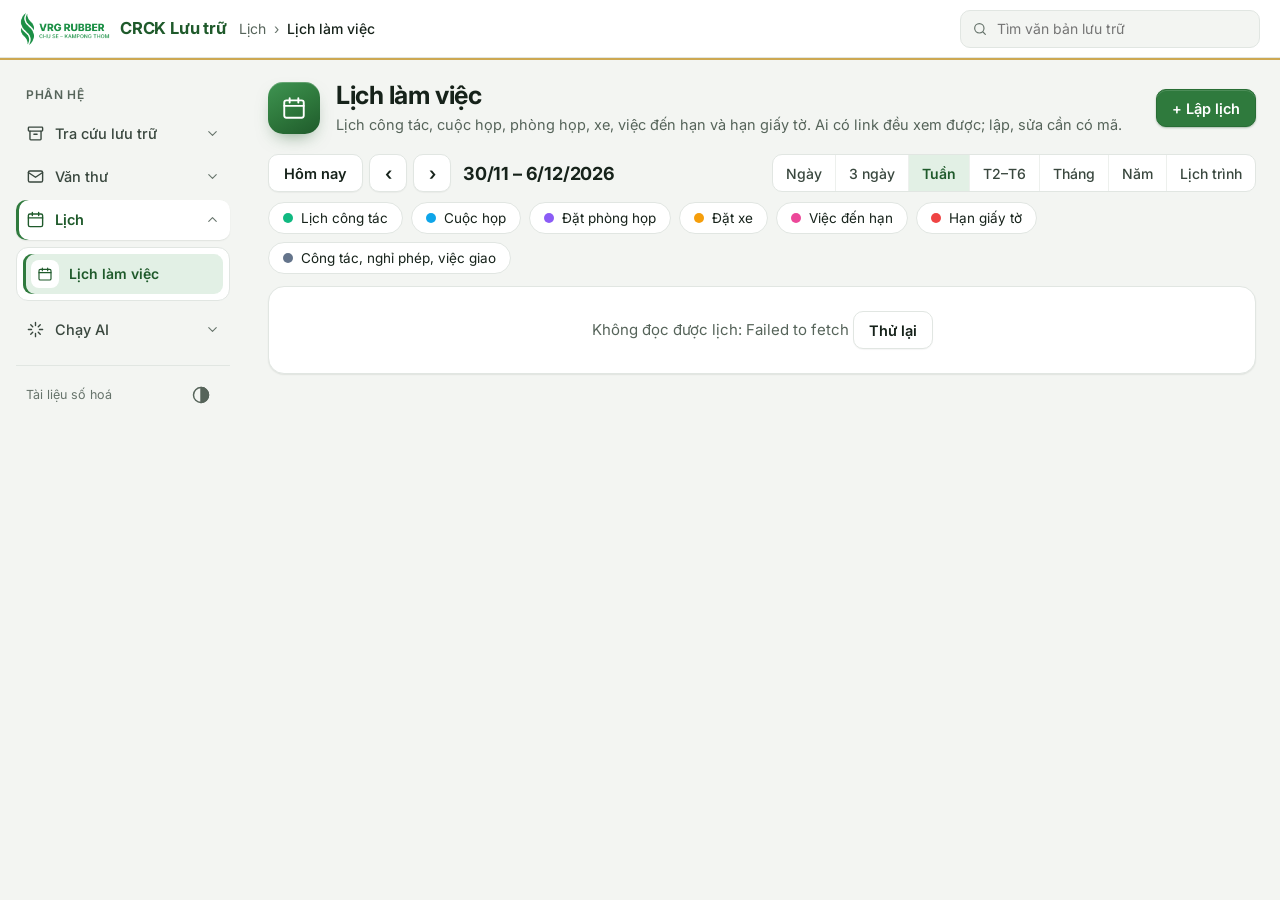
==== lich.html @ 7fc063ee "Văn thư còn 2 màn Công văn và Sổ, mỗi màn có tab Tổng quan, Quy trình rồi đến các chức năng Sửa than" ====
<!DOCTYPE html>
<html lang="vi">
<head>
<meta charset="utf-8">
<meta name="viewport" content="width=device-width, initial-scale=1">
<meta name="theme-color" content="#ffffff">
<meta name="description" content="Lịch làm việc: lịch công tác, cuộc họp, phòng họp, xe, việc đến hạn, hạn giấy tờ.">
<title>Lịch làm việc</title>
<link rel="icon" href="data:image/svg+xml,%3Csvg xmlns='http://www.w3.org/2000/svg' viewBox='0 0 64 64'%3E%3Crect width='64' height='64' rx='14' fill='%232f7a3d'/%3E%3Cpath d='M16 26h32M24 14v8M40 14v8' stroke='%23fff' stroke-width='4' stroke-linecap='round'/%3E%3Crect x='16' y='18' width='32' height='30' rx='3' fill='none' stroke='%23fff' stroke-width='4'/%3E%3C/svg%3E">
<link rel="preconnect" href="https://fonts.googleapis.com">
<link rel="preconnect" href="https://fonts.gstatic.com" crossorigin>
<link href="https://fonts.googleapis.com/css2?family=Inter:wght@400;500;600;700&family=Noto+Sans+Khmer:wght@400;600&display=swap" rel="stylesheet">
<script>(function () { var t = 'light'; try { t = localStorage.getItem('tclt_theme') || 'light'; } catch (e) {} document.documentElement.setAttribute('data-theme', t); })();</script>
<link rel="stylesheet" href="crck.css?v=3">
<style>
*{box-sizing:border-box}
html,body{margin:0;padding:0}
button,input,select,textarea{font:inherit;color:inherit}
h1,h2,h3,h4,p{margin:0}
.lc-thanh{display:flex;flex-wrap:wrap;align-items:center;gap:8px 10px;margin-bottom:10px}
.lc-chuyen{display:flex;align-items:center;gap:6px;min-width:0}
.lc-chuyen h2{margin-left:6px;font-size:18px;font-weight:700;letter-spacing:-.01em;white-space:nowrap}
.ck-btn.vuong{width:38px;padding:0;font-size:18px}
.lc-xem{display:flex;margin-left:auto;background:var(--mau-card);border:1px solid var(--mau-line);border-radius:10px;overflow:hidden}
.lc-xem button{min-height:36px;padding:0 13px;border:0;border-left:1px solid var(--vach);background:none;color:var(--ink-phu);font-size:14px;font-weight:500;cursor:pointer;white-space:nowrap}
.lc-xem button:first-child{border-left:0}
.lc-xem button:hover{background:var(--soft)}
.lc-xem button.chon{background:var(--brand-100);color:var(--brand-700);font-weight:600}
.lc-loai{display:flex;flex-wrap:wrap;gap:8px;margin-bottom:12px}
.lc-kind{display:inline-flex;align-items:center;gap:8px;min-height:32px;padding:0 14px;border:1px solid var(--mau-line);border-radius:18px;background:var(--mau-card);font-size:13.5px;color:inherit;cursor:pointer}
.lc-kind i{width:10px;height:10px;border-radius:50%}
.lc-kind b{font-size:11.5px;font-weight:700;color:var(--muted)}
.lc-kind.off{opacity:.45}
.lc-the{background:var(--mau-card);border:1px solid var(--mau-line);border-radius:var(--r-lg);box-shadow:var(--sh-1);overflow:hidden}
.lc-baoloi{padding:24px;text-align:center;color:var(--muted)}
/* lưới giờ */
.lc-dau,.lc-cangay,.lc-than{display:grid;grid-template-columns:58px repeat(var(--n),minmax(0,1fr))}
.lc-dau{position:sticky;top:0;z-index:3;background:var(--soft);border-bottom:1px solid var(--mau-line)}
.lc-dau h4{padding:9px 4px;font-size:14px;font-weight:600;text-align:center;border-left:1px solid var(--vach);cursor:pointer;white-space:nowrap}
.lc-dau h4.nay{background:var(--brand-100);color:var(--brand-700)}
.lc-dau h4.nay::after{content:"";display:inline-block;width:6px;height:6px;margin-left:5px;border-radius:50%;background:var(--brand);vertical-align:2px}
.lc-cangay{border-bottom:1px solid var(--mau-line);min-height:34px}
.lc-cangay>span{padding:6px 4px 6px 8px;font-size:11.5px;line-height:1.15;color:var(--muted)}
.lc-cangay>div{padding:3px;border-left:1px solid var(--vach);display:flex;flex-direction:column;gap:3px;min-width:0}
.lc-than{position:relative}
.lc-gio{position:relative}
.lc-gio span{position:absolute;right:8px;transform:translateY(-50%);font-size:12px;color:var(--muted);font-variant-numeric:tabular-nums}
.lc-gio span:first-child{transform:none}
.lc-cot{position:relative;border-left:1px solid var(--vach);background-image:linear-gradient(var(--vach) 1px,transparent 1px);background-size:100% 52px;cursor:cell}
.lc-cot.nay{background-color:var(--brand-50)}
.lc-su{--c:#10b981;position:absolute;display:flex;flex-direction:column;gap:1px;overflow:hidden;padding:3px 5px;border:0;border-left:4px solid var(--c);border-radius:6px;background:color-mix(in srgb,var(--c) 12%,var(--mau-card));color:var(--mau-ink);font-size:12.5px;line-height:1.25;text-align:left;cursor:pointer}
.lc-su:hover,.lc-su:focus-visible{box-shadow:0 0 0 2px color-mix(in srgb,var(--c) 45%,transparent);z-index:2}
.lc-su b{font-weight:600;overflow-wrap:anywhere}
.lc-su small{color:var(--muted);font-size:11.5px}
.lc-su.trung{box-shadow:inset 0 0 0 1px var(--bad-fg)}
.lc-su.trung small{color:var(--bad-fg);font-weight:700}
.lc-su.tinh{position:static;width:100%}
.lc-bay-gio{position:absolute;left:0;right:0;height:2px;background:var(--bad-fg);z-index:2;pointer-events:none}
.lc-bay-gio::before{content:"";position:absolute;left:-4px;top:-3px;width:8px;height:8px;border-radius:50%;background:var(--bad-fg)}
.lc-cuon{max-height:calc(100dvh - 150px);overflow:auto}
/* tháng */
.lc-thang-dau,.lc-thang{display:grid;grid-template-columns:repeat(7,minmax(0,1fr))}
.lc-thang-dau{background:var(--soft);border-bottom:1px solid var(--mau-line)}
.lc-thang-dau span{padding:8px 4px;text-align:center;font-size:13.5px;font-weight:600;color:var(--muted)}
.lc-ngay{min-height:112px;min-width:0;padding:4px;border-left:1px solid var(--vach);border-top:1px solid var(--vach);display:flex;flex-direction:column;gap:3px;cursor:cell}
.lc-ngay:nth-child(7n+1){border-left:0}
.lc-ngay.ngoai{background:var(--soft)}.lc-ngay.ngoai .lc-so{color:var(--faint)}
.lc-so{align-self:flex-start;min-width:24px;height:24px;display:grid;place-items:center;border:0;border-radius:50%;background:none;font-size:13px;font-weight:600;cursor:pointer}
.lc-ngay.nay .lc-so{background:var(--brand);color:#fff}
.lc-ngay .lc-su{padding:1px 4px;font-size:12px;border-left-width:3px;display:block;white-space:nowrap;text-overflow:ellipsis}
.lc-them{border:0;background:none;padding:0 4px;text-align:left;font-size:12px;font-weight:600;color:var(--muted);cursor:pointer}
/* năm */
.lc-nam{display:grid;grid-template-columns:repeat(auto-fill,minmax(230px,1fr));gap:18px;padding:16px}
.lc-nam h4{margin-bottom:6px;font-size:14px;font-weight:600}
.lc-tn{display:grid;grid-template-columns:repeat(7,1fr);gap:2px;font-size:12px;text-align:center}
.lc-tn span{color:var(--muted);font-weight:600;font-size:11px}
.lc-tn button{aspect-ratio:1;border:0;border-radius:6px;background:none;font-size:12px;cursor:pointer;padding:0}
.lc-tn button:hover{outline:1px solid var(--brand-200)}
.lc-tn button.m1{background:var(--brand-100)}.lc-tn button.m2{background:var(--brand-200);font-weight:600}.lc-tn button.m3{background:var(--brand);color:#fff;font-weight:600}
.lc-tn button.nay{outline:2px solid var(--gold)}
/* lịch trình */
.lc-tt-ngay{padding:12px 16px;border-top:1px solid var(--vach)}
.lc-tt-ngay:first-child{border-top:0}
.lc-tt-ngay h4{margin-bottom:7px;font-size:14px;font-weight:600}
.lc-tt-ngay.nay h4{color:var(--brand-700)}
.lc-dong{--c:#10b981;display:flex;gap:10px;width:100%;margin-top:5px;padding:7px 10px;border:0;border-left:4px solid var(--c);border-radius:6px;background:color-mix(in srgb,var(--c) 9%,var(--mau-card));color:var(--mau-ink);font-size:14px;text-align:left;cursor:pointer}
.lc-dong time{flex:none;min-width:92px;font-size:13px;font-weight:700;color:var(--c);font-variant-numeric:tabular-nums}
.lc-dong span{min-width:0}.lc-dong b{font-weight:600;overflow-wrap:anywhere}
.lc-dong small{display:block;font-size:12.5px;color:var(--muted)}
.lc-dong.trung{box-shadow:inset 0 0 0 1px var(--bad-fg)}.lc-dong.trung small{color:var(--bad-fg);font-weight:700}
.lc-rong{padding:40px 16px;text-align:center;color:var(--muted)}
/* hộp thoại */
.lc-nen{position:fixed;inset:0;z-index:70;background:rgba(16,26,20,.42);display:flex;align-items:center;justify-content:center;padding:12px}
.lc-hop{width:min(560px,100%);max-height:calc(100dvh - 24px);display:flex;flex-direction:column;background:var(--mau-card);border-radius:var(--r-lg);box-shadow:var(--sh-2)}
.lc-hop-dau{display:flex;align-items:center;gap:10px;padding:14px 18px;border-bottom:1px solid var(--vach)}
.lc-hop-dau h3{flex:1;min-width:0;font-size:17px;font-weight:700;overflow-wrap:anywhere}
.lc-hop-than{padding:16px 18px;overflow-y:auto;display:grid;grid-template-columns:1fr 1fr;gap:12px}
.lc-o{display:flex;flex-direction:column;gap:5px;min-width:0;font-size:14px;font-weight:500;color:var(--muted)}
.lc-o.ca{grid-column:1/-1}
.lc-o input,.lc-o select,.lc-o textarea{width:100%;min-height:38px;padding:7px 11px;border:1px solid var(--mau-line);border-radius:var(--r-sm);background:var(--mau-card);color:var(--mau-ink);font-size:15px;font-weight:400}
.lc-o input:focus,.lc-o select:focus,.lc-o textarea:focus{outline:0;border-color:var(--brand-200);box-shadow:0 0 0 3px var(--brand-100)}
.lc-chk{flex-direction:row;align-items:center;gap:8px;grid-column:1/-1;color:var(--mau-ink)}
.lc-chk input{width:18px;height:18px;min-height:0}
.lc-hop-chan{display:flex;flex-wrap:wrap;gap:8px;align-items:center;padding:12px 18px;border-top:1px solid var(--vach)}
.lc-hop-chan .cach{flex:1}
.lc-loi{grid-column:1/-1;padding:8px 12px;border-radius:9px;background:var(--bad-bg);color:var(--bad-fg);font-size:14px}
.lc-trung{grid-column:1/-1;padding:8px 12px;border-radius:9px;background:var(--warn-bg);color:var(--warn-fg);font-size:14px}
dl.lc-ct{grid-column:1/-1;margin:0;display:grid;grid-template-columns:96px minmax(0,1fr);gap:7px 12px;font-size:14.5px}
dl.lc-ct dt{color:var(--muted)}dl.lc-ct dd{margin:0;overflow-wrap:anywhere;white-space:pre-line}
.ck-btn.nguy{color:var(--bad-fg);border-color:var(--bad-bg)}
.lc-dang{opacity:.6;pointer-events:none}
@media (max-width:767px){
  .lc-xem{margin-left:0;width:100%;overflow-x:auto}
  .lc-xem button{flex:1 0 auto;min-height:40px}
  .ck-btn{min-height:44px}.ck-btn.vuong{width:44px}
  .lc-chuyen{width:100%}.lc-chuyen h2{font-size:16px}
  .ck-ph-nut,.ck-ph-nut .ck-btn{width:100%}
  .lc-hop-than{grid-template-columns:1fr}
  .lc-ngay{min-height:72px;padding:2px}
  .lc-ngay .lc-su{font-size:11px;padding:1px 2px}
  .lc-kind{min-height:40px}
  .lc-dong time{min-width:76px}
}
</style>
</head>
<body class="ck">
<header class="ck-top" id="ckTop"></header>
<div class="ck-khung">
<aside class="ck-ben" id="ckBen"></aside>
<div class="ck-noi">
  <div class="ck-ph">
    <div class="ck-ph-ico" aria-hidden="true"><svg viewBox="0 0 24 24" fill="none" stroke="currentColor" stroke-width="1.75" stroke-linecap="round" stroke-linejoin="round"><rect x="3" y="5" width="18" height="16" rx="2"/><path d="M3 10h18M8 3v4M16 3v4"/></svg></div>
    <div class="ck-ph-chu"><h1>Lịch làm việc</h1><p id="moTa">Lịch công tác, cuộc họp, phòng họp, xe, việc đến hạn và hạn giấy tờ. Ai có link đều xem được; lập, sửa cần có mã.</p></div>
    <div class="ck-ph-nut"><button type="button" class="ck-btn chinh" id="nutLap">+ Lập lịch</button></div>
  </div>
  <div class="lc-thanh">
    <div class="lc-chuyen">
      <button type="button" class="ck-btn" id="homNay">Hôm nay</button>
      <button type="button" class="ck-btn vuong" id="lui" aria-label="Trước">‹</button>
      <button type="button" class="ck-btn vuong" id="toi" aria-label="Sau">›</button>
      <h2 id="tenKhoang" aria-live="polite"></h2>
    </div>
    <div class="lc-xem" id="dsXem" role="group" aria-label="Cách xem"></div>
  </div>
  <div class="lc-loai" id="dsLoai" role="group" aria-label="Loại lịch"></div>
  <main class="lc-the" id="noi"><div class="lc-baoloi">Đang đọc lịch…</div></main>
</div>
</div>
<div id="hop"></div>
<script src="crck.js?v=3"></script>
<script>
'use strict';
var API = 'https://document-search-api-319700450833.us-central1.run.app/api/lich';
var LOAI = [['congtac', 'Lịch công tác', '#10b981'], ['hop', 'Cuộc họp', '#0ea5e9'], ['phong', 'Đặt phòng họp', '#8b5cf6'], ['xe', 'Đặt xe', '#f59e0b'], ['viec', 'Việc đến hạn', '#ec4899'], ['giayto', 'Hạn giấy tờ', '#ef4444'], ['khac', 'Công tác, nghỉ phép, việc giao', '#64748b']];
var MAU = {}, TEN_LOAI = {}; LOAI.forEach(function (l) { TEN_LOAI[l[0]] = l[1]; MAU[l[0]] = l[2]; });
var XEM = [['ngay', 'Ngày'], ['3ngay', '3 ngày'], ['tuan', 'Tuần'], ['t26', 'T2–T6'], ['thang', 'Tháng'], ['nam', 'Năm'], ['trinh', 'Lịch trình']];
var THU = ['T2', 'T3', 'T4', 'T5', 'T6', 'T7', 'CN'];
var PX = 52, MAC_LO = 7 * 60, MAC_HI = 18 * 60;

var $ = function (s) { return document.querySelector(s); };
function esc(s) { return String(s == null ? '' : s).replace(/[&<>"']/g, function (c) { return { '&': '&amp;', '<': '&lt;', '>': '&gt;', '"': '&quot;', "'": '&#39;' }[c]; }); }
function doc(k, d) { try { var v = localStorage.getItem(k); return v == null ? d : v; } catch (e) { return d; } }
function ghi(k, v) { try { localStorage.setItem(k, v); } catch (e) {} }
function dienThoai() { return window.matchMedia('(max-width: 767px)').matches; }

var hai = function (n) { return ('0' + n).slice(-2); };
var ymd = function (d) { return d.getFullYear() + '-' + hai(d.getMonth() + 1) + '-' + hai(d.getDate()); };
var cong = function (d, n) { var x = new Date(d); x.setDate(x.getDate() + n); return x; };
var thuHai = function (d) { return cong(d, -((d.getDay() + 6) % 7)); };
var homNay = function () { var n = new Date(); return new Date(n.getFullYear(), n.getMonth(), n.getDate()); };
var phanNgay = function (s) { var p = s.split('-'); return new Date(+p[0], +p[1] - 1, +p[2]); };
var phut = function (s) { var p = s.slice(11).split(':'); return +p[0] * 60 + +p[1]; };
var dongHo = function (m) { return hai(Math.floor(m / 60)) + ':' + hai(m % 60); };
var nhanNgay = function (d) { return THU[(d.getDay() + 6) % 7] + ' ' + d.getDate() + '/' + (d.getMonth() + 1); };
var vnNgay = function (s) { var p = s.slice(0, 10).split('-'); return p[2] + '/' + p[1] + '/' + p[0]; };

var S = { xem: doc('lich_xem', dienThoai() ? 'ngay' : 'tuan'), moc: homNay(), an: {}, ds: [] };
try { S.an = JSON.parse(doc('lich_an', '{}')) || {}; } catch (e) {}
if (!XEM.some(function (x) { return x[0] === S.xem; })) S.xem = 'tuan';

function khoang() {
  var a = S.moc;
  if (S.xem === 'ngay') return [a, a];
  if (S.xem === '3ngay') return [a, cong(a, 2)];
  if (S.xem === 'tuan') return [thuHai(a), cong(thuHai(a), 6)];
  if (S.xem === 't26') return [thuHai(a), cong(thuHai(a), 4)];
  if (S.xem === 'trinh') return [a, cong(a, 29)];
  if (S.xem === 'nam') return [new Date(a.getFullYear(), 0, 1), new Date(a.getFullYear(), 11, 31)];
  var dau = new Date(a.getFullYear(), a.getMonth(), 1), cuoi = new Date(a.getFullYear(), a.getMonth() + 1, 0);
  return [thuHai(dau), cong(thuHai(cuoi), 6)];
}
function tenKhoang() {
  var k = khoang(), a = k[0], b = k[1];
  if (S.xem === 'ngay') return nhanNgay(a) + '/' + a.getFullYear();
  if (S.xem === 'nam') return 'Năm ' + a.getFullYear();
  if (S.xem === 'thang') return 'Tháng ' + (S.moc.getMonth() + 1) + '/' + S.moc.getFullYear();
  return a.getDate() + '/' + (a.getMonth() + 1) + ' – ' + b.getDate() + '/' + (b.getMonth() + 1) + '/' + b.getFullYear();
}
function buoc(n) {
  var x = S.moc, m = { ngay: 1, '3ngay': 3, tuan: 7, t26: 7, trinh: 30 }[S.xem];
  // Đổi tháng, năm vẫn giữ ngày đang xem (ngày 31 sang tháng ngắn thì lấy ngày cuối tháng)
  var doiThang = function (t) { var c = new Date(x.getFullYear(), x.getMonth() + t + 1, 0); return new Date(c.getFullYear(), c.getMonth(), Math.min(x.getDate(), c.getDate())); };
  if (S.xem === 'thang') S.moc = doiThang(n);
  else if (S.xem === 'nam') S.moc = doiThang(12 * n);
  else S.moc = cong(x, n * m);
  ve();
}

/* Trùng giờ: cùng địa điểm (phòng, xe) hoặc cùng một người trong thành phần; lịch cả ngày không tính */
function tachTen(s) { return String(s || '').split(/[,;\n]/).map(function (t) { return t.trim().toLowerCase(); }).filter(Boolean); }
function dangTrung(a, b) {
  if (a.id === b.id || a.caNgay || b.caNgay) return false;
  if (!(a.batDau < b.ketThuc && b.batDau < a.ketThuc)) return false;
  if (a.diaDiem && a.diaDiem.trim().toLowerCase() === b.diaDiem.trim().toLowerCase()) return true;
  var ten = tachTen(b.thanhPhan);
  return tachTen(a.thanhPhan).some(function (t) { return ten.indexOf(t) >= 0; });
}
function danhDauTrung() {
  S.ds.forEach(function (x) { x._trung = S.ds.filter(function (y) { return dangTrung(x, y); }); });
}
function dsHien() { return S.ds.filter(function (x) { return !S.an[x.loai]; }); }
/* Lịch rơi vào những ngày nào, kèm giờ trong ngày đó */
function theoNgay(ds, tu, den) {
  var m = {}, a = ymd(tu), b = ymd(den);
  ds.forEach(function (x) {
    var d1 = x.batDau.slice(0, 10), d2 = x.ketThuc.slice(0, 10);
    if (d2 < a || d1 > b) return;
    for (var d = phanNgay(d1 < a ? a : d1), c = d2 > b ? b : d2; ymd(d) <= c; d = cong(d, 1)) {
      var k = ymd(d);
      (m[k] = m[k] || []).push({ x: x, a: k === d1 ? phut(x.batDau) : 0, b: k === d2 ? phut(x.ketThuc) : 1440 });
    }
  });
  Object.keys(m).forEach(function (k) { m[k].sort(function (p, q) { return (q.x.caNgay ? 1 : 0) - (p.x.caNgay ? 1 : 0) || p.a - q.a || q.b - p.b; }); });
  return m;
}
/* Lịch chồng giờ chia làn trong một cột */
function chiaLan(ds) {
  var nhom = [], hien = null;
  ds.forEach(function (e) {
    if (hien && e.a < hien.het) { hien.ds.push(e); hien.het = Math.max(hien.het, e.b); } else { hien = { ds: [e], het: e.b }; nhom.push(hien); }
  });
  nhom.forEach(function (g) {
    var lan = [];
    g.ds.forEach(function (e) {
      var i = lan.findIndex(function (h) { return h <= e.a; });
      if (i < 0) { i = lan.length; lan.push(e.b); } else lan[i] = e.b;
      e.lan = i;
    });
    g.ds.forEach(function (e) { e.soLan = lan.length; });
  });
}
function nutSu(x, cls, chuPhu, style) {
  return '<button type="button" class="lc-su ' + cls + (x._trung.length ? ' trung' : '') + '" data-id="' + esc(x.id) + '" style="--c:' + MAU[x.loai] + ';' + (style || '') + '" title="' + esc(x.tieuDe) + '"><b>' + esc(x.tieuDe) + '</b>' + (chuPhu != null ? '<small>' + esc(chuPhu) + (x._trung.length ? ' · Trùng giờ' : '') + '</small>' : '') + '</button>';
}
function veLuoiGio(tu, den) {
  var ngay = [], m = theoNgay(dsHien(), tu, den), lo = MAC_LO, hi = MAC_HI, nay = ymd(homNay());
  for (var d = tu; ymd(d) <= ymd(den); d = cong(d, 1)) ngay.push(d);
  var cot = ngay.map(function (d) {
    var k = ymd(d), tat = m[k] || [], co = tat.filter(function (e) { return !e.x.caNgay; }).map(function (e) { return { x: e.x, a: e.a, b: Math.max(e.b, e.a + 30) }; });
    chiaLan(co);
    co.forEach(function (e) { lo = Math.min(lo, Math.floor(e.a / 60) * 60); hi = Math.max(hi, Math.min(1440, Math.ceil(e.b / 60) * 60)); });
    return { d: d, k: k, caNgay: tat.filter(function (e) { return e.x.caNgay; }), co: co };
  });
  var cao = (hi - lo) / 60 * PX, gio = '', n = new Date(), mNay = n.getHours() * 60 + n.getMinutes();
  for (var g = lo; g < hi; g += 60) gio += '<span style="top:' + (g - lo) / 60 * PX + 'px">' + dongHo(g) + '</span>';
  $('#noi').innerHTML = '<div class="lc-cuon" id="cuonGio"><div class="lc-dau" style="--n:' + cot.length + '"><span></span>' + cot.map(function (c) { return '<h4 class="' + (c.k === nay ? 'nay' : '') + '" data-ngay="' + c.k + '">' + nhanNgay(c.d) + '</h4>'; }).join('') + '</div>' +
    '<div class="lc-cangay" style="--n:' + cot.length + '"><span>Cả ngày</span>' + cot.map(function (c) { return '<div>' + c.caNgay.map(function (e) { return nutSu(e.x, 'tinh'); }).join('') + '</div>'; }).join('') + '</div>' +
    '<div class="lc-than" style="--n:' + cot.length + ';height:' + cao + 'px"><div class="lc-gio">' + gio + '</div>' + cot.map(function (c) {
      return '<div class="lc-cot' + (c.k === nay ? ' nay' : '') + '" data-tao="' + c.k + '" data-lo="' + lo + '">' + c.co.map(function (e) {
        var top = (e.a - lo) / 60 * PX, h = Math.max(24, (e.b - e.a) / 60 * PX - 2);
        return nutSu(e.x, '', dongHo(e.a) + '–' + dongHo(Math.min(e.b, 1439)), 'top:' + top + 'px;height:' + h + 'px;left:calc(' + e.lan + ' / ' + e.soLan + ' * 100% + 1px);width:calc(100% / ' + e.soLan + ' - 3px)');
      }).join('') + (c.k === nay && mNay >= lo && mNay <= hi ? '<div class="lc-bay-gio" style="top:' + (mNay - lo) / 60 * PX + 'px"></div>' : '') + '</div>';
    }).join('') + '</div></div>';
  var cuon = $('#cuonGio'); if (cuon) cuon.scrollTop = Math.max(0, (Math.max(lo, 7 * 60) - lo) / 60 * PX);
}
function veThang(tu, den) {
  var m = theoNgay(dsHien(), tu, den), nay = ymd(homNay()), o = '', max = dienThoai() ? 2 : 3;
  for (var d = tu; ymd(d) <= ymd(den); d = cong(d, 1)) {
    var k = ymd(d), ds = m[k] || [];
    o += '<div class="lc-ngay' + (k === nay ? ' nay' : '') + (d.getMonth() !== S.moc.getMonth() ? ' ngoai' : '') + '" data-tao="' + k + '"><button type="button" class="lc-so" data-ngay="' + k + '" aria-label="Xem ngày ' + vnNgay(k) + '">' + d.getDate() + '</button>' +
      ds.slice(0, max).map(function (e) { return nutSu(e.x, ''); }).join('') + (ds.length > max ? '<button type="button" class="lc-them" data-ngay="' + k + '">+' + (ds.length - max) + ' lịch</button>' : '') + '</div>';
  }
  $('#noi').innerHTML = '<div class="lc-thang-dau">' + THU.map(function (t) { return '<span>' + t + '</span>'; }).join('') + '</div><div class="lc-thang">' + o + '</div>';
}
function veNam() {
  var y = S.moc.getFullYear(), m = theoNgay(dsHien(), new Date(y, 0, 1), new Date(y, 11, 31)), nay = ymd(homNay());
  $('#noi').innerHTML = '<div class="lc-nam">' + Array.from({ length: 12 }, function (_, t) {
    var dau = new Date(y, t, 1), cuoi = new Date(y, t + 1, 0), o = THU.map(function (x) { return '<span>' + x.replace('T', '') + '</span>'; }).join('');
    for (var i = 0; i < (dau.getDay() + 6) % 7; i++) o += '<i></i>';
    for (var d = 1; d <= cuoi.getDate(); d++) {
      var k = y + '-' + hai(t + 1) + '-' + hai(d), n = (m[k] || []).length;
      o += '<button type="button" class="' + (n >= 4 ? 'm3' : n >= 2 ? 'm2' : n ? 'm1' : '') + (k === nay ? ' nay' : '') + '" data-ngay="' + k + '" aria-label="' + vnNgay(k) + ': ' + n + ' lịch">' + d + '</button>';
    }
    return '<div><h4>Tháng ' + (t + 1) + '</h4><div class="lc-tn">' + o + '</div></div>';
  }).join('') + '</div>';
}
function veTrinh(tu, den) {
  var m = theoNgay(dsHien(), tu, den), nay = ymd(homNay()), ks = Object.keys(m).sort();
  $('#noi').innerHTML = ks.length ? ks.map(function (k) {
    var d = phanNgay(k);
    return '<section class="lc-tt-ngay' + (k === nay ? ' nay' : '') + '"><h4>' + nhanNgay(d) + '/' + d.getFullYear() + '</h4>' + m[k].map(function (e) {
      var x = e.x, phu = [x.diaDiem, x.thanhPhan].filter(Boolean).join(' · ');
      return '<button type="button" class="lc-dong' + (x._trung.length ? ' trung' : '') + '" data-id="' + esc(x.id) + '" style="--c:' + MAU[x.loai] + '"><time>' + (x.caNgay ? 'Cả ngày' : dongHo(e.a) + '–' + dongHo(Math.min(e.b, 1439))) + '</time><span><b>' + esc(x.tieuDe) + '</b><small>' + esc(TEN_LOAI[x.loai]) + (phu ? ' · ' + esc(phu) : '') + (x._trung.length ? ' · Trùng giờ' : '') + '</small></span></button>';
    }).join('') + '</section>';
  }).join('') : '<div class="lc-rong">Không có lịch trong 30 ngày này</div>';
}
function ve() {
  var k = khoang();
  $('#tenKhoang').textContent = tenKhoang();
  $('#dsXem').innerHTML = XEM.map(function (x) { return '<button type="button" data-xem="' + x[0] + '" class="' + (S.xem === x[0] ? 'chon' : '') + '" aria-pressed="' + (S.xem === x[0]) + '">' + x[1] + '</button>'; }).join('');
  var dem = {}, nt = theoNgay(S.ds, k[0], k[1]), da = {};
  Object.keys(nt).forEach(function (n) { nt[n].forEach(function (e) { if (!da[e.x.id]) { da[e.x.id] = 1; dem[e.x.loai] = (dem[e.x.loai] || 0) + 1; } }); });
  $('#dsLoai').innerHTML = LOAI.map(function (l) { return '<button type="button" class="lc-kind' + (S.an[l[0]] ? ' off' : '') + '" data-loai="' + l[0] + '" aria-pressed="' + !S.an[l[0]] + '"><i style="background:' + l[2] + '"></i>' + l[1] + (dem[l[0]] ? '<b>' + dem[l[0]] + '</b>' : '') + '</button>'; }).join('');
  if (S.xem === 'thang') veThang(k[0], k[1]);
  else if (S.xem === 'nam') veNam();
  else if (S.xem === 'trinh') veTrinh(k[0], k[1]);
  else veLuoiGio(k[0], k[1]);
}

/* ---------- dữ liệu ---------- */
function nap() {
  return fetch(API).then(function (r) { return r.json(); }).then(function (j) {
    if (!j.ok) throw new Error(j.loi || 'API lỗi');
    S.ds = j.data.lich.map(function (x) { if (!MAU[x.loai]) x.loai = 'khac'; return x; });
    danhDauTrung(); ve();
  }).catch(function (e) {
    $('#noi').innerHTML = '<div class="lc-baoloi">Không đọc được lịch: ' + esc(e.message) + ' <button type="button" class="ck-btn" id="thuLai">Thử lại</button></div>';
  });
}
function gui(than, ma) {
  return fetch(API, { method: 'POST', headers: { 'Content-Type': 'application/json; charset=utf-8', 'X-Lich-Key': ma }, body: JSON.stringify(than) })
    .then(function (r) { return r.json().catch(function () { throw new Error('API trả về không đọc được (mã ' + r.status + ')'); }); })
    .then(function (j) { if (!j.ok) { var e = new Error(j.loi || 'API lỗi'); e.saiMa = j.saiMa; throw e; } return j.data; });
}
function maDaLuu() { return doc('lich_ma', ''); }

/* ---------- hộp thoại ---------- */
var veTruoc = null;
function dongHop() { $('#hop').innerHTML = ''; document.body.style.overflow = ''; if (veTruoc && veTruoc.isConnected) veTruoc.focus(); veTruoc = null; }
function moHop(tieuDe, than, chan) {
  if (!$('#hop').innerHTML) veTruoc = document.activeElement;
  $('#hop').innerHTML = '<div class="lc-nen" data-dong="1"><div class="lc-hop" role="dialog" aria-modal="true" aria-labelledby="hopTen"><div class="lc-hop-dau"><h3 id="hopTen">' + esc(tieuDe) + '</h3><button type="button" class="ck-btn vuong" data-dongnut="1" aria-label="Đóng">×</button></div><div class="lc-hop-than">' + than + '</div><div class="lc-hop-chan">' + chan + '</div></div></div>';
  document.body.style.overflow = 'hidden';
}
function moChiTiet(id) {
  var x = S.ds.filter(function (y) { return y.id === id; })[0]; if (!x) return;
  var tg = x.caNgay ? vnNgay(x.batDau) + (x.ketThuc.slice(0, 10) !== x.batDau.slice(0, 10) ? ' – ' + vnNgay(x.ketThuc) : '') + ', cả ngày'
    : vnNgay(x.batDau) + ' ' + x.batDau.slice(11) + ' – ' + (x.ketThuc.slice(0, 10) !== x.batDau.slice(0, 10) ? vnNgay(x.ketThuc) + ' ' : '') + x.ketThuc.slice(11);
  var hang = [['Loại', TEN_LOAI[x.loai]], ['Thời gian', tg], ['Địa điểm', x.diaDiem], ['Thành phần', x.thanhPhan], ['Đơn vị', x.donVi], ['Ghi chú', x.ghiChu]].filter(function (h) { return h[1]; });
  moHop(x.tieuDe, (x._trung.length ? '<div class="lc-loi">Trùng giờ với: ' + x._trung.map(function (y) { return esc(y.tieuDe); }).join('; ') + '</div>' : '') + '<dl class="lc-ct">' + hang.map(function (h) { return '<dt>' + h[0] + '</dt><dd>' + esc(h[1]) + '</dd>'; }).join('') + '</dl><div id="hopLoi" class="lc-loi" style="grid-column:1/-1" hidden></div>',
    '<button type="button" class="ck-btn nguy" data-xoa="' + esc(x.id) + '">Xoá</button><span class="cach"></span><button type="button" class="ck-btn" data-dongnut="1">Đóng</button><button type="button" class="ck-btn chinh" data-sua="' + esc(x.id) + '">Sửa</button>');
}
function moForm(x, loi) {
  x = x || {};
  var dBat = (x.batDau || ymd(S.moc) + ' 08:00'), dKet = (x.ketThuc || dBat.slice(0, 11) + dongHo(Math.min(phut(dBat) + 60, 1439)));
  var coMa = !!maDaLuu();
  moHop(x.id ? 'Sửa lịch' : 'Lập lịch',
    (loi ? '<div class="lc-loi" role="alert">' + esc(loi) + '</div>' : '') +
    '<label class="lc-o ca">Tên lịch<input id="fTen" maxlength="200" required value="' + esc(x.tieuDe || '') + '"></label>' +
    '<label class="lc-o ca">Loại lịch<select id="fLoai">' + LOAI.map(function (l) { return '<option value="' + l[0] + '"' + ((x.loai || 'congtac') === l[0] ? ' selected' : '') + '>' + l[1] + '</option>'; }).join('') + '</select></label>' +
    '<label class="lc-o lc-chk"><input type="checkbox" id="fCaNgay"' + (x.caNgay ? ' checked' : '') + '>Cả ngày</label>' +
    '<label class="lc-o">Từ ngày<input type="date" id="fNgay1" value="' + dBat.slice(0, 10) + '"></label><label class="lc-o f-gio">Từ giờ<input type="time" id="fGio1" value="' + dBat.slice(11) + '"></label>' +
    '<label class="lc-o">Đến ngày<input type="date" id="fNgay2" value="' + dKet.slice(0, 10) + '"></label><label class="lc-o f-gio">Đến giờ<input type="time" id="fGio2" value="' + dKet.slice(11) + '"></label>' +
    '<label class="lc-o ca">Địa điểm, phòng họp, xe<input id="fDiaDiem" maxlength="200" value="' + esc(x.diaDiem || '') + '"></label>' +
    '<label class="lc-o ca">Thành phần (cách nhau bằng dấu phẩy)<input id="fThanhPhan" maxlength="500" value="' + esc(x.thanhPhan || '') + '"></label>' +
    '<label class="lc-o">Đơn vị<input id="fDonVi" maxlength="100" value="' + esc(x.donVi || '') + '"></label>' +
    '<label class="lc-o ca">Ghi chú<textarea id="fGhiChu" rows="3" maxlength="2000">' + esc(x.ghiChu || '') + '</textarea></label>' +
    '<div class="lc-trung" id="fTrung" hidden></div>' +
    (coMa ? '' : '<label class="lc-o ca">Mã lập lịch<input type="password" id="fMa" autocomplete="off"></label>'),
    (coMa ? '<button type="button" class="ck-btn" data-quenma="1">Quên mã</button>' : '') + '<span class="cach"></span><button type="button" class="ck-btn" data-dongnut="1">Huỷ</button><button type="button" class="ck-btn chinh" id="fLuu" data-luu="' + esc(x.id || '') + '">Lưu</button>');
  anGio(); kiemTrung(x.id);
  var o = $('#fTen'); if (o) o.focus();
}
function anGio() { var ca = $('#fCaNgay').checked; document.querySelectorAll('.f-gio').forEach(function (e) { e.style.display = ca ? 'none' : ''; }); }
function layForm() {
  var ca = $('#fCaNgay').checked, n1 = $('#fNgay1').value, n2 = $('#fNgay2').value || n1;
  return { tieuDe: $('#fTen').value.trim(), loai: $('#fLoai').value, caNgay: ca, batDau: n1 + ' ' + (ca ? '00:00' : $('#fGio1').value || '00:00'), ketThuc: n2 + ' ' + (ca ? '23:59' : $('#fGio2').value || '00:00'),
    diaDiem: $('#fDiaDiem').value.trim(), thanhPhan: $('#fThanhPhan').value.trim(), donVi: $('#fDonVi').value.trim(), ghiChu: $('#fGhiChu').value.trim() };
}
function kiemTrung(id) {
  var v = $('#fTrung'); if (!v) return;
  var x = Object.assign(layForm(), { id: id || '_moi' });
  var ds = x.tieuDe || x.diaDiem || x.thanhPhan ? S.ds.filter(function (y) { return dangTrung(x, y); }) : [];
  v.hidden = !ds.length;
  v.textContent = ds.length ? 'Trùng giờ với: ' + ds.map(function (y) { return y.tieuDe + ' (' + y.batDau.slice(11) + ')'; }).join('; ') + '. Vẫn lưu được.' : '';
}
function luu(id, nut) {
  var v = layForm(), o = $('#fMa'), ma = o ? o.value.trim() : maDaLuu();
  var bao = function (t) { moForm(Object.assign(v, { id: id }), t); if (o && ma) { var m = $('#fMa'); if (m) m.value = ma; } };
  if (!v.tieuDe) return bao('Chưa nhập tên lịch');
  if (!/^\d{4}-\d{2}-\d{2} /.test(v.batDau)) return bao('Chưa chọn ngày');
  if (v.ketThuc < v.batDau) return bao('Thời gian kết thúc phải sau thời gian bắt đầu');
  if (!ma) return bao('Chưa nhập mã lập lịch');
  nut.disabled = true; nut.textContent = 'Đang lưu…';
  gui(id ? { lenh: 'sua', id: id, lich: v } : { lenh: 'them', lich: v }, ma).then(function () {
    ghi('lich_ma', ma);
    dongHop();
    S.moc = phanNgay(v.batDau.slice(0, 10));
    return nap();
  }).catch(function (e) {
    if (e.saiMa) { try { localStorage.removeItem('lich_ma'); } catch (x) {} v.id = id; moForm(v, 'Sai mã lập lịch'); return; }
    bao(e.message);
  });
}
function xoa(id, nut) {
  var ma = maDaLuu();
  if (!ma) { var x = S.ds.filter(function (y) { return y.id === id; })[0]; moForm(x, 'Nhập mã rồi lưu một lần để được xoá lịch.'); return; }
  if (nut.dataset.dem !== '1') { nut.dataset.dem = '1'; nut.textContent = 'Bấm lần nữa để xoá'; return; }
  nut.disabled = true;
  gui({ lenh: 'xoa', id: id }, ma).then(function () { dongHop(); return nap(); }).catch(function (e) {
    if (e.saiMa) { try { localStorage.removeItem('lich_ma'); } catch (z) {} }
    var l = $('#hopLoi'); if (l) { l.hidden = false; l.textContent = e.saiMa ? 'Sai mã. Bấm Sửa để nhập lại mã.' : e.message; }
    nut.disabled = false; delete nut.dataset.dem; nut.textContent = 'Xoá';
  });
}

/* ---------- sự kiện ---------- */
$('#nutLap').onclick = function () { moForm(); };
$('#homNay').onclick = function () { S.moc = homNay(); ve(); };
$('#lui').onclick = function () { buoc(-1); };
$('#toi').onclick = function () { buoc(1); };
document.addEventListener('click', function (e) {
  var t = e.target, g;
  if (t.id === 'thuLai') { nap(); return; }
  if (t.dataset && t.dataset.dong && t === e.currentTarget.querySelector('.lc-nen')) { dongHop(); return; }
  if ((g = t.closest('[data-dongnut]'))) { dongHop(); return; }
  if ((g = t.closest('[data-xem]'))) { S.xem = g.dataset.xem; ghi('lich_xem', S.xem); ve(); return; }
  if ((g = t.closest('[data-loai]'))) { var l = g.dataset.loai; if (S.an[l]) delete S.an[l]; else S.an[l] = 1; ghi('lich_an', JSON.stringify(S.an)); ve(); return; }
  if ((g = t.closest('[data-id]'))) { moChiTiet(g.dataset.id); return; }
  if ((g = t.closest('[data-sua]'))) { moForm(S.ds.filter(function (y) { return y.id === g.dataset.sua; })[0]); return; }
  if ((g = t.closest('[data-xoa]'))) { xoa(g.dataset.xoa, g); return; }
  if ((g = t.closest('[data-luu]'))) { luu(g.dataset.luu, g); return; }
  if ((g = t.closest('[data-quenma]'))) { try { localStorage.removeItem('lich_ma'); } catch (x) {} moForm(layFormGiu()); return; }
  if ((g = t.closest('[data-ngay]'))) { S.moc = phanNgay(g.dataset.ngay); S.xem = 'ngay'; ghi('lich_xem', S.xem); ve(); return; }
  if ((g = t.closest('[data-tao]'))) {
    var gio = 8 * 60;
    if (g.classList.contains('lc-cot')) gio = Math.min(1380, Number(g.dataset.lo) + Math.floor((e.clientY - g.getBoundingClientRect().top) / PX * 2) * 30);
    moForm({ batDau: g.dataset.tao + ' ' + dongHo(gio) });
  }
});
function layFormGiu() { var v = layForm(); v.id = $('#fLuu').dataset.luu; return v; }
document.addEventListener('keydown', function (e) { if (e.key === 'Escape' && $('#hop').innerHTML) dongHop(); });
document.addEventListener('change', function (e) {
  if (!$('#fLuu')) return;
  if (e.target.id === 'fCaNgay') anGio();
  if (e.target.id === 'fNgay1') { var n2 = $('#fNgay2'); if (n2.value < e.target.value) n2.value = e.target.value; }
  kiemTrung($('#fLuu').dataset.luu);
});
document.addEventListener('input', function (e) { if ($('#fLuu') && /^(fDiaDiem|fThanhPhan)$/.test(e.target.id)) kiemTrung($('#fLuu').dataset.luu); });

CRCK.chon('lich', 'lich'); CRCK.vet(['Lịch', 'Lịch làm việc']);
ve();
$('#noi').innerHTML = '<div class="lc-baoloi">Đang đọc lịch…</div>';
nap();
</script>
</body>
</html>
---- crck.css ----
/* Khung và màu chung theo giao diện "Thẻ nhóm CRCK" của CRCK ERP. Mỗi trang chỉ đổi tên biến riêng sang các biến ở đây. */
:root {
  --brand: #2f7a3d; --brand-600: #286d35; --brand-700: #1f5a2b; --brand-50: #f2f8f3; --brand-100: #e2f0e5; --brand-200: #c5e0cc;
  --gold: #cda852; --gold-700: #85620f; --gold-100: #f6edd3; --gold-50: #fbf7ea;
  --mau-ink: #16221a; --ink-phu: #39473e; --muted: #56645a; --faint: #66736b;
  --mau-line: #e1e6e2; --vach: #edf0ed; --page: #f3f5f2; --mau-card: #fff; --soft: #f7f9f7; --hover-bg: #e6ece7; --row-hover: #f5f9f6;
  --border-strong: #cfd8d1;
  --ok-bg: #e2f0e5; --ok-fg: #1d6430; --warn-bg: #fcefd5; --warn-fg: #7f4d00; --bad-bg: #fbe8e5; --bad-fg: #b42318;
  --info-bg: #e5edf3; --info-fg: #34556c; --gray-bg: #eceeec; --gray-fg: #4b574f;
  --sh-1: 0 1px 2px rgba(17, 38, 23, .05), 0 1px 1px rgba(17, 38, 23, .03);
  --sh-2: 0 1px 2px rgba(17, 38, 23, .05), 0 8px 24px -12px rgba(17, 38, 23, .18);
  --r-lg: 16px; --r: 12px; --r-sm: 9px;
  --font: "Inter", "Noto Sans Khmer", system-ui, -apple-system, "Segoe UI", Roboto, sans-serif;
  --mono: "JetBrains Mono", ui-monospace, SFMono-Regular, Menlo, Consolas, monospace;
  --ck-rong-ben: 244px;
}
:root[data-theme="dark"] {
  --brand: #2f7a3d; --brand-600: #3a8a4b; --brand-700: #8fd39b; --brand-50: rgba(79,174,96,.10); --brand-100: rgba(79,174,96,.18); --brand-200: rgba(79,174,96,.38);
  --gold: #cda852; --gold-700: #e0c071; --gold-100: rgba(205,168,82,.20); --gold-50: rgba(205,168,82,.10);
  --mau-ink: #e6ece7; --ink-phu: #ccd6cf; --muted: #a9b5ad; --faint: #95a399;
  --mau-line: #2c3830; --vach: #233027; --page: #101612; --mau-card: #171f19; --soft: #1c251f; --hover-bg: #223026; --row-hover: #1e2a22;
  --border-strong: #3a483f;
  --ok-bg: rgba(79,174,96,.18); --ok-fg: #93d79f; --warn-bg: rgba(205,168,82,.18); --warn-fg: #e6c878; --bad-bg: rgba(240,96,76,.16); --bad-fg: #f4a597;
  --info-bg: rgba(120,160,195,.18); --info-fg: #b0cbe0; --gray-bg: #26302a; --gray-fg: #c3cdc6;
  --sh-1: 0 0 0 1px rgba(0,0,0,.2); --sh-2: 0 0 0 1px rgba(0,0,0,.25);
  color-scheme: dark;
}
body.ck { background: var(--page); color: var(--mau-ink); font: 400 15px/1.55 var(--font); -webkit-font-smoothing: antialiased; }
body.ck :focus-visible { outline: 3px solid var(--brand-200); outline-offset: 2px; }

/* Thanh trên: nền trắng, vạch vàng 2px */
.ck-top { position: relative; z-index: 1; display: flex; align-items: center; gap: 12px; min-height: 58px; padding: 8px 20px; background: var(--mau-card); border-bottom: 1px solid var(--mau-line); box-shadow: 0 2px 0 var(--gold); }
.ck-burger, .ck-nut-tron { flex: none; width: 38px; height: 38px; display: grid; place-items: center; border: 0; border-radius: 10px; background: none; color: var(--muted); cursor: pointer; padding: 0; }
.ck-burger:hover, .ck-nut-tron:hover { background: var(--hover-bg); color: var(--mau-ink); }
.ck-burger svg, .ck-nut-tron svg { width: 20px; height: 20px; }
.ck-hieu { display: flex; align-items: center; gap: 10px; flex: none; text-decoration: none; }
.ck-hieu img { display: block; height: 34px; width: auto; }
.ck-hieu b { font-size: 16.5px; font-weight: 700; color: var(--brand-700); letter-spacing: -.01em; white-space: nowrap; }
.ck-vet { display: flex; align-items: center; gap: 8px; min-width: 0; font-size: 14px; color: var(--muted); overflow: hidden; }
.ck-vet a, .ck-vet span { white-space: nowrap; color: inherit; text-decoration: none; }
.ck-vet a:hover { color: var(--brand-700); }
.ck-vet i { flex: none; font-style: normal; color: var(--faint); }
.ck-vet span:last-child { color: var(--mau-ink); font-weight: 500; overflow: hidden; text-overflow: ellipsis; }
.ck-tim { flex: 0 1 300px; min-width: 150px; margin-left: auto; position: relative; }
.ck-tim svg { position: absolute; left: 12px; top: 11px; width: 16px; height: 16px; color: var(--faint); pointer-events: none; }
.ck-tim input { width: 100%; height: 38px; padding: 0 12px 0 36px; border: 1px solid var(--mau-line); border-radius: 10px; background: var(--page); color: var(--mau-ink); font: 400 14px var(--font); }
.ck-tim input:focus { outline: 0; border-color: var(--brand-200); box-shadow: 0 0 0 3px var(--brand-100); background: var(--mau-card); }

/* Bố cục: menu trái + nội dung */
.ck-khung { display: grid; grid-template-columns: var(--ck-rong-ben) minmax(0, 1fr); align-items: start; }
.ck-noi { min-width: 0; padding: 22px 24px 48px; }
.ck-ben { position: sticky; top: 0; max-height: 100dvh; overflow-y: auto; padding: 18px 14px 18px 16px; display: flex; flex-direction: column; gap: 3px; font-size: 14.5px; }
.ck-nhan { padding: 10px 10px 6px; font-size: 12px; font-weight: 600; letter-spacing: .05em; text-transform: uppercase; color: var(--muted); }
.ck-ph-he { display: flex; align-items: center; gap: 10px; width: 100%; min-height: 40px; padding: 7px 10px; border: 0; border-radius: 10px; background: none; color: var(--ink-phu); font: 500 14.5px var(--font); text-align: left; cursor: pointer; }
.ck-ph-he:hover { background: var(--hover-bg); }
.ck-ph-he > svg:first-child { flex: none; width: 19px; height: 19px; }
.ck-ph-he > span { flex: 1; min-width: 0; }
.ck-mui { flex: none; width: 15px; height: 15px; color: var(--faint); transition: transform .15s; }
.ck-ph-he[aria-expanded="true"] { background: var(--mau-card); color: var(--brand-700); font-weight: 600; box-shadow: var(--sh-1), inset 3px 0 0 var(--brand); }
.ck-ph-he[aria-expanded="true"] .ck-mui { transform: rotate(180deg); }
.ck-nhom { display: flex; flex-direction: column; gap: 2px; margin: 4px 0 6px; padding: 6px; background: var(--mau-card); border: 1px solid var(--mau-line); border-radius: var(--r); }
.ck-nhom[hidden] { display: none; }
.ck-muc { display: flex; align-items: center; gap: 10px; min-height: 40px; padding: 5px 8px; border-radius: 9px; color: var(--ink-phu); font-size: 14px; font-weight: 500; text-decoration: none; }
.ck-muc:hover { background: var(--brand-50); }
.ck-muc i { flex: none; width: 28px; height: 28px; display: grid; place-items: center; border-radius: 8px; background: var(--brand-50); color: var(--brand-700); }
.ck-muc i svg { width: 16px; height: 16px; }
.ck-muc span { flex: 1; min-width: 0; }
.ck-muc small { flex: none; padding: 0 7px; border-radius: 99px; background: var(--gold-100); color: var(--gold-700); font-size: 11.5px; font-weight: 600; }
.ck-muc.chon { background: var(--brand-100); color: var(--brand-700); font-weight: 600; box-shadow: inset 3px 0 0 var(--brand); }
.ck-muc.chon i { background: var(--mau-card); }
.ck-ben-duoi { margin-top: 12px; padding: 10px 10px 0; border-top: 1px solid var(--mau-line); display: flex; align-items: center; justify-content: space-between; gap: 8px; color: var(--faint); font-size: 12.5px; }
.ck-man { display: none; position: fixed; inset: 0; z-index: 60; background: rgba(16, 26, 20, .4); }

/* Máy tính: menu luôn hiện. Điện thoại: menu thành ngăn trượt, mở bằng nút ba gạch */
.ck-burger { display: none; }
body.ck-mo .ck-man { display: block; }
@media (max-width: 900px) {
  .ck-burger { display: grid; }
  .ck-khung { grid-template-columns: minmax(0, 1fr); }
  body.ck-mo .ck-ben { transform: none; visibility: visible; }
  .ck-ben { position: fixed; z-index: 61; top: 0; bottom: 0; left: 0; width: 280px; max-height: none; background: var(--page); box-shadow: var(--sh-2); transform: translateX(-105%); visibility: hidden; transition: transform .18s, visibility .18s; }
  .ck-top { padding: 8px 12px; gap: 8px; }
  .ck-noi { padding: 14px 16px 40px; }
  .ck-vet, .ck-tim { display: none; }
  .ck-top-phai { margin-left: auto; }
  .ck-hieu b { font-size: 15px; }
  .ck-burger, .ck-nut-tron { width: 44px; height: 44px; }
  .ck-muc, .ck-ph-he { min-height: 44px; }
}

/* Đầu trang: biểu tượng xanh bo 15px, tên, mô tả, nút */
.ck-ph { display: flex; flex-wrap: wrap; align-items: center; gap: 12px 16px; margin-bottom: 18px; }
.ck-ph-ico { flex: none; width: 52px; height: 52px; border-radius: 15px; display: grid; place-items: center; color: #fff; background: linear-gradient(150deg, #3f9452 0%, #2f7a3d 48%, #1f5a2b 100%); box-shadow: 0 8px 18px -8px rgba(31, 90, 43, .6), inset 0 1px 0 rgba(255,255,255,.22); }
.ck-ph-ico svg { width: 26px; height: 26px; }
.ck-ph-chu { flex: 1 1 340px; min-width: 0; }
.ck-ph h1 { margin: 0; font-size: 25px; line-height: 1.2; font-weight: 700; letter-spacing: -.018em; color: var(--mau-ink); }
.ck-ph p { margin: 4px 0 0; color: var(--muted); font-size: 14.5px; overflow-wrap: anywhere; }
.ck-ph-nut { display: flex; flex-wrap: wrap; gap: 8px; margin-left: auto; align-items: center; }
.ck-ph.gon { margin-bottom: 14px; }
.ck-ph.gon h1 { font-size: 22px; }
.ck-nhan-thu { margin-left: 8px; padding: 1px 8px; border-radius: 99px; background: var(--gold-100); color: var(--gold-700); font-size: 12px; font-weight: 600; letter-spacing: 0; vertical-align: 3px; }
.ck-btn { display: inline-flex; align-items: center; justify-content: center; gap: 8px; height: 38px; padding: 0 15px; border-radius: 10px; border: 1px solid var(--mau-line); background: var(--mau-card); color: var(--mau-ink); font: 600 14.5px/1.2 var(--font); white-space: nowrap; cursor: pointer; text-decoration: none; box-shadow: 0 1px 1px rgba(17,38,23,.04); }
.ck-btn:hover { border-color: var(--border-strong); background: var(--soft); }
.ck-btn svg { width: 17px; height: 17px; }
.ck-btn.chinh { background: var(--brand); border-color: var(--brand-600); color: #fff; box-shadow: 0 1px 2px rgba(31,90,43,.35), inset 0 1px 0 rgba(255,255,255,.14); }
.ck-btn.chinh:hover { background: #1f5a2b; }

/* Dải số liệu */
.ck-dai { display: grid; grid-template-columns: repeat(auto-fit, minmax(min(100%, 210px), 1fr)); background: var(--mau-card); border: 1px solid var(--mau-line); border-radius: var(--r-lg); box-shadow: var(--sh-1); overflow: hidden; }
.ck-o { display: flex; gap: 12px; align-items: flex-start; min-width: 0; padding: 14px 18px; border: 0; border-left: 1px solid var(--vach); border-top: 1px solid var(--vach); margin: -1px 0 0 -1px; background: none; color: inherit; font: inherit; text-align: left; }
button.ck-o { cursor: pointer; }
button.ck-o:hover { background: var(--row-hover); }
.ck-o i { flex: none; width: 38px; height: 38px; border-radius: 11px; display: grid; place-items: center; background: var(--brand-100); color: var(--brand-700); }
.ck-o i svg { width: 19px; height: 19px; }
.ck-o .nh { display: block; font-size: 14px; font-weight: 500; color: var(--muted); }
.ck-o .gt { display: block; font-size: 20px; font-weight: 700; letter-spacing: -.012em; line-height: 1.3; font-variant-numeric: tabular-nums; color: var(--mau-ink); }
.ck-o .gt small { font-size: 14px; font-weight: 500; color: var(--muted); letter-spacing: 0; }
.ck-o .ph { display: block; font-size: 13.5px; color: var(--muted); }
.ck-o.canh-bao i { background: var(--warn-bg); color: var(--warn-fg); } .ck-o.canh-bao .gt { color: var(--warn-fg); }
.ck-o.loi i { background: var(--bad-bg); color: var(--bad-fg); } .ck-o.loi .gt { color: var(--bad-fg); }
.ck-o.tin i { background: var(--info-bg); color: var(--info-fg); }

/* Tab trên nền trang */
.ck-tabs { display: flex; gap: 2px; border-bottom: 1px solid var(--mau-line); overflow-x: auto; overflow-y: hidden; scrollbar-width: none; }
.ck-tabs::-webkit-scrollbar { display: none; }
.ck-tabs button { flex: none; display: inline-flex; align-items: center; gap: 6px; min-height: 44px; padding: 0 14px; margin-bottom: -1px; border: 0; border-bottom: 2px solid transparent; background: none; color: var(--muted); font: 500 14.5px var(--font); cursor: pointer; white-space: nowrap; }
.ck-tabs button:hover { color: var(--mau-ink); }
.ck-tabs button.chon { color: var(--brand-700); border-bottom-color: var(--brand); font-weight: 600; }

/* Dải các bước của chứng từ */
.ck-buoc { display: flex; flex-wrap: wrap; gap: 8px; align-items: stretch; }
.ck-b { display: inline-flex; align-items: center; gap: 9px; padding: 6px 14px 6px 7px; border-radius: 999px; background: var(--soft); border: 1px solid var(--mau-line); font-size: 14px; min-width: 0; }
.ck-b i { flex: none; width: 24px; height: 24px; border-radius: 50%; display: grid; place-items: center; font-style: normal; font-size: 12px; font-weight: 700; }
.ck-b b { display: block; font-weight: 600; line-height: 1.25; }
.ck-b small { display: block; color: var(--muted); font-size: 12.5px; line-height: 1.25; }
.ck-b.xong i { background: var(--brand); color: #fff; }
.ck-b.nay { background: var(--brand-50); border: 2px solid var(--brand); padding: 5px 13px 5px 6px; }
.ck-b.nay i { background: var(--warn-fg); color: var(--mau-card); }
.ck-b.sau { color: var(--muted); }
.ck-b.sau i { box-shadow: inset 0 0 0 1.5px var(--border-strong); color: var(--muted); }
@media (max-width: 720px) { .ck-b { width: 100%; border-radius: 14px; min-height: 44px; } }
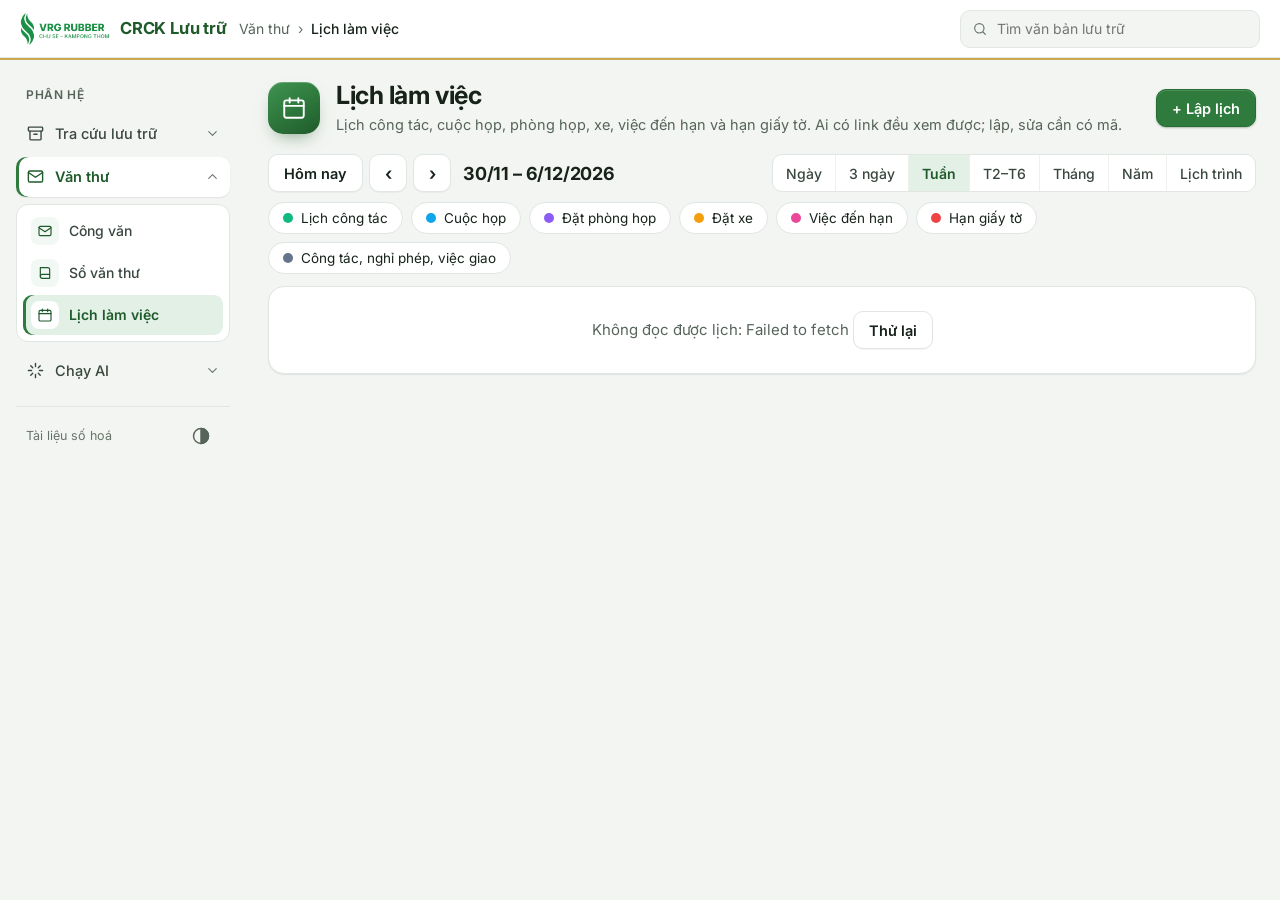
==== commit 44bca3be: "Đưa Lịch làm việc vào nhóm Văn thư trên menu Co-Authored-By: Claude Opus 5.5 <noreply@anthropic.com>" ====
--- a/lich.html
+++ b/lich.html
@@ -147,7 +147,7 @@
 </div>
 </div>
 <div id="hop"></div>
-<script src="crck.js?v=3"></script>
+<script src="crck.js?v=4"></script>
 <script>
 'use strict';
 var API = 'https://document-search-api-319700450833.us-central1.run.app/api/lich';
@@ -448,7 +448,7 @@
 });
 document.addEventListener('input', function (e) { if ($('#fLuu') && /^(fDiaDiem|fThanhPhan)$/.test(e.target.id)) kiemTrung($('#fLuu').dataset.luu); });
 
-CRCK.chon('lich', 'lich'); CRCK.vet(['Lịch', 'Lịch làm việc']);
+CRCK.chon('vanthu', 'lich'); CRCK.vet(['Văn thư', 'Lịch làm việc']);
 ve();
 $('#noi').innerHTML = '<div class="lc-baoloi">Đang đọc lịch…</div>';
 nap();
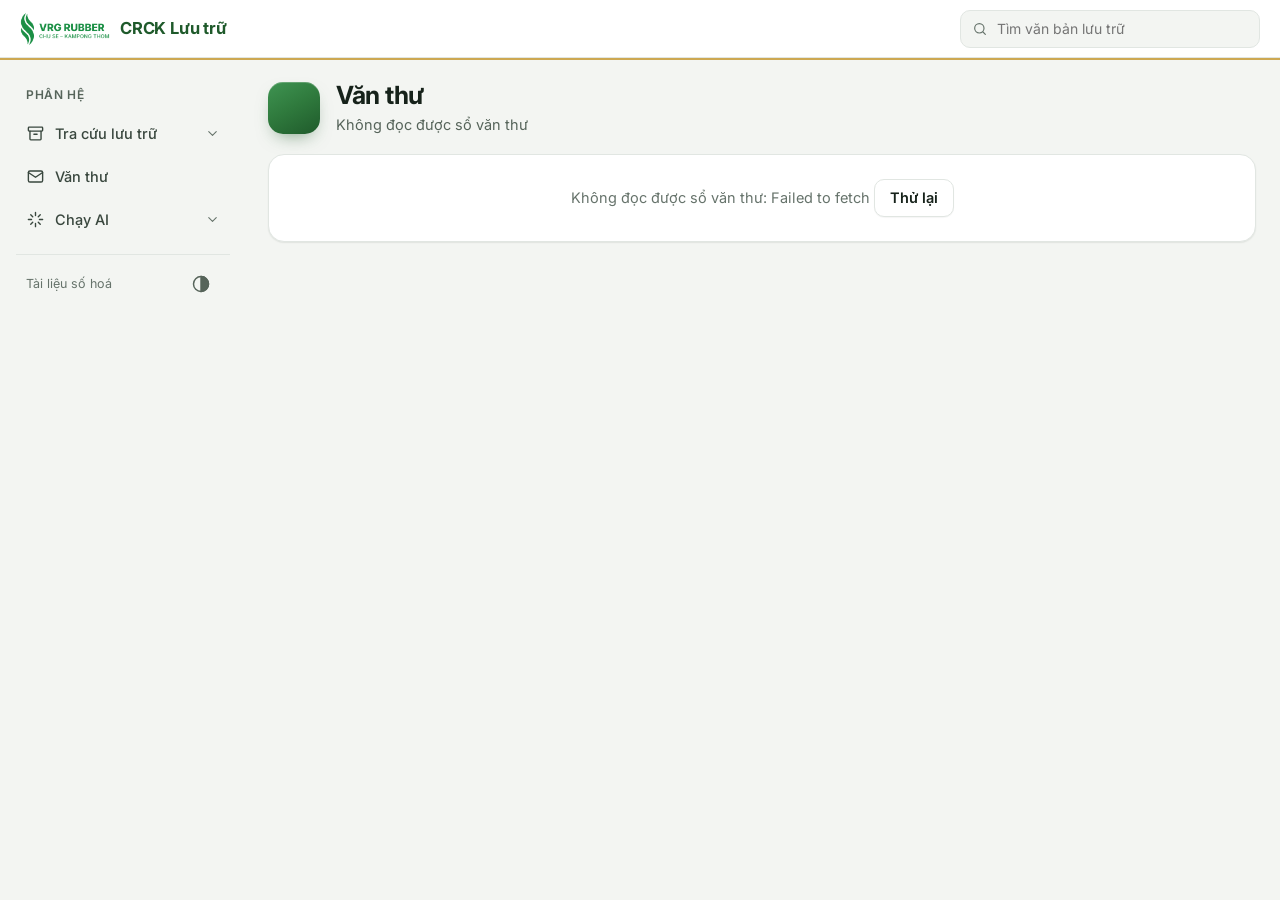
==== commit 690d193a: "Văn thư còn đúng một trang, Sổ và Lịch thành tab Sổ văn thư thay tab Dãy số; Lịch tách ra lich.js, l" ====
--- a/lich.html
+++ b/lich.html
@@ -2,456 +2,9 @@
 <html lang="vi">
 <head>
 <meta charset="utf-8">
-<meta name="viewport" content="width=device-width, initial-scale=1">
-<meta name="theme-color" content="#ffffff">
-<meta name="description" content="Lịch làm việc: lịch công tác, cuộc họp, phòng họp, xe, việc đến hạn, hạn giấy tờ.">
 <title>Lịch làm việc</title>
-<link rel="icon" href="data:image/svg+xml,%3Csvg xmlns='http://www.w3.org/2000/svg' viewBox='0 0 64 64'%3E%3Crect width='64' height='64' rx='14' fill='%232f7a3d'/%3E%3Cpath d='M16 26h32M24 14v8M40 14v8' stroke='%23fff' stroke-width='4' stroke-linecap='round'/%3E%3Crect x='16' y='18' width='32' height='30' rx='3' fill='none' stroke='%23fff' stroke-width='4'/%3E%3C/svg%3E">
-<link rel="preconnect" href="https://fonts.googleapis.com">
-<link rel="preconnect" href="https://fonts.gstatic.com" crossorigin>
-<link href="https://fonts.googleapis.com/css2?family=Inter:wght@400;500;600;700&family=Noto+Sans+Khmer:wght@400;600&display=swap" rel="stylesheet">
-<script>(function () { var t = 'light'; try { t = localStorage.getItem('tclt_theme') || 'light'; } catch (e) {} document.documentElement.setAttribute('data-theme', t); })();</script>
-<link rel="stylesheet" href="crck.css?v=3">
-<style>
-*{box-sizing:border-box}
-html,body{margin:0;padding:0}
-button,input,select,textarea{font:inherit;color:inherit}
-h1,h2,h3,h4,p{margin:0}
-.lc-thanh{display:flex;flex-wrap:wrap;align-items:center;gap:8px 10px;margin-bottom:10px}
-.lc-chuyen{display:flex;align-items:center;gap:6px;min-width:0}
-.lc-chuyen h2{margin-left:6px;font-size:18px;font-weight:700;letter-spacing:-.01em;white-space:nowrap}
-.ck-btn.vuong{width:38px;padding:0;font-size:18px}
-.lc-xem{display:flex;margin-left:auto;background:var(--mau-card);border:1px solid var(--mau-line);border-radius:10px;overflow:hidden}
-.lc-xem button{min-height:36px;padding:0 13px;border:0;border-left:1px solid var(--vach);background:none;color:var(--ink-phu);font-size:14px;font-weight:500;cursor:pointer;white-space:nowrap}
-.lc-xem button:first-child{border-left:0}
-.lc-xem button:hover{background:var(--soft)}
-.lc-xem button.chon{background:var(--brand-100);color:var(--brand-700);font-weight:600}
-.lc-loai{display:flex;flex-wrap:wrap;gap:8px;margin-bottom:12px}
-.lc-kind{display:inline-flex;align-items:center;gap:8px;min-height:32px;padding:0 14px;border:1px solid var(--mau-line);border-radius:18px;background:var(--mau-card);font-size:13.5px;color:inherit;cursor:pointer}
-.lc-kind i{width:10px;height:10px;border-radius:50%}
-.lc-kind b{font-size:11.5px;font-weight:700;color:var(--muted)}
-.lc-kind.off{opacity:.45}
-.lc-the{background:var(--mau-card);border:1px solid var(--mau-line);border-radius:var(--r-lg);box-shadow:var(--sh-1);overflow:hidden}
-.lc-baoloi{padding:24px;text-align:center;color:var(--muted)}
-/* lưới giờ */
-.lc-dau,.lc-cangay,.lc-than{display:grid;grid-template-columns:58px repeat(var(--n),minmax(0,1fr))}
-.lc-dau{position:sticky;top:0;z-index:3;background:var(--soft);border-bottom:1px solid var(--mau-line)}
-.lc-dau h4{padding:9px 4px;font-size:14px;font-weight:600;text-align:center;border-left:1px solid var(--vach);cursor:pointer;white-space:nowrap}
-.lc-dau h4.nay{background:var(--brand-100);color:var(--brand-700)}
-.lc-dau h4.nay::after{content:"";display:inline-block;width:6px;height:6px;margin-left:5px;border-radius:50%;background:var(--brand);vertical-align:2px}
-.lc-cangay{border-bottom:1px solid var(--mau-line);min-height:34px}
-.lc-cangay>span{padding:6px 4px 6px 8px;font-size:11.5px;line-height:1.15;color:var(--muted)}
-.lc-cangay>div{padding:3px;border-left:1px solid var(--vach);display:flex;flex-direction:column;gap:3px;min-width:0}
-.lc-than{position:relative}
-.lc-gio{position:relative}
-.lc-gio span{position:absolute;right:8px;transform:translateY(-50%);font-size:12px;color:var(--muted);font-variant-numeric:tabular-nums}
-.lc-gio span:first-child{transform:none}
-.lc-cot{position:relative;border-left:1px solid var(--vach);background-image:linear-gradient(var(--vach) 1px,transparent 1px);background-size:100% 52px;cursor:cell}
-.lc-cot.nay{background-color:var(--brand-50)}
-.lc-su{--c:#10b981;position:absolute;display:flex;flex-direction:column;gap:1px;overflow:hidden;padding:3px 5px;border:0;border-left:4px solid var(--c);border-radius:6px;background:color-mix(in srgb,var(--c) 12%,var(--mau-card));color:var(--mau-ink);font-size:12.5px;line-height:1.25;text-align:left;cursor:pointer}
-.lc-su:hover,.lc-su:focus-visible{box-shadow:0 0 0 2px color-mix(in srgb,var(--c) 45%,transparent);z-index:2}
-.lc-su b{font-weight:600;overflow-wrap:anywhere}
-.lc-su small{color:var(--muted);font-size:11.5px}
-.lc-su.trung{box-shadow:inset 0 0 0 1px var(--bad-fg)}
-.lc-su.trung small{color:var(--bad-fg);font-weight:700}
-.lc-su.tinh{position:static;width:100%}
-.lc-bay-gio{position:absolute;left:0;right:0;height:2px;background:var(--bad-fg);z-index:2;pointer-events:none}
-.lc-bay-gio::before{content:"";position:absolute;left:-4px;top:-3px;width:8px;height:8px;border-radius:50%;background:var(--bad-fg)}
-.lc-cuon{max-height:calc(100dvh - 150px);overflow:auto}
-/* tháng */
-.lc-thang-dau,.lc-thang{display:grid;grid-template-columns:repeat(7,minmax(0,1fr))}
-.lc-thang-dau{background:var(--soft);border-bottom:1px solid var(--mau-line)}
-.lc-thang-dau span{padding:8px 4px;text-align:center;font-size:13.5px;font-weight:600;color:var(--muted)}
-.lc-ngay{min-height:112px;min-width:0;padding:4px;border-left:1px solid var(--vach);border-top:1px solid var(--vach);display:flex;flex-direction:column;gap:3px;cursor:cell}
-.lc-ngay:nth-child(7n+1){border-left:0}
-.lc-ngay.ngoai{background:var(--soft)}.lc-ngay.ngoai .lc-so{color:var(--faint)}
-.lc-so{align-self:flex-start;min-width:24px;height:24px;display:grid;place-items:center;border:0;border-radius:50%;background:none;font-size:13px;font-weight:600;cursor:pointer}
-.lc-ngay.nay .lc-so{background:var(--brand);color:#fff}
-.lc-ngay .lc-su{padding:1px 4px;font-size:12px;border-left-width:3px;display:block;white-space:nowrap;text-overflow:ellipsis}
-.lc-them{border:0;background:none;padding:0 4px;text-align:left;font-size:12px;font-weight:600;color:var(--muted);cursor:pointer}
-/* năm */
-.lc-nam{display:grid;grid-template-columns:repeat(auto-fill,minmax(230px,1fr));gap:18px;padding:16px}
-.lc-nam h4{margin-bottom:6px;font-size:14px;font-weight:600}
-.lc-tn{display:grid;grid-template-columns:repeat(7,1fr);gap:2px;font-size:12px;text-align:center}
-.lc-tn span{color:var(--muted);font-weight:600;font-size:11px}
-.lc-tn button{aspect-ratio:1;border:0;border-radius:6px;background:none;font-size:12px;cursor:pointer;padding:0}
-.lc-tn button:hover{outline:1px solid var(--brand-200)}
-.lc-tn button.m1{background:var(--brand-100)}.lc-tn button.m2{background:var(--brand-200);font-weight:600}.lc-tn button.m3{background:var(--brand);color:#fff;font-weight:600}
-.lc-tn button.nay{outline:2px solid var(--gold)}
-/* lịch trình */
-.lc-tt-ngay{padding:12px 16px;border-top:1px solid var(--vach)}
-.lc-tt-ngay:first-child{border-top:0}
-.lc-tt-ngay h4{margin-bottom:7px;font-size:14px;font-weight:600}
-.lc-tt-ngay.nay h4{color:var(--brand-700)}
-.lc-dong{--c:#10b981;display:flex;gap:10px;width:100%;margin-top:5px;padding:7px 10px;border:0;border-left:4px solid var(--c);border-radius:6px;background:color-mix(in srgb,var(--c) 9%,var(--mau-card));color:var(--mau-ink);font-size:14px;text-align:left;cursor:pointer}
-.lc-dong time{flex:none;min-width:92px;font-size:13px;font-weight:700;color:var(--c);font-variant-numeric:tabular-nums}
-.lc-dong span{min-width:0}.lc-dong b{font-weight:600;overflow-wrap:anywhere}
-.lc-dong small{display:block;font-size:12.5px;color:var(--muted)}
-.lc-dong.trung{box-shadow:inset 0 0 0 1px var(--bad-fg)}.lc-dong.trung small{color:var(--bad-fg);font-weight:700}
-.lc-rong{padding:40px 16px;text-align:center;color:var(--muted)}
-/* hộp thoại */
-.lc-nen{position:fixed;inset:0;z-index:70;background:rgba(16,26,20,.42);display:flex;align-items:center;justify-content:center;padding:12px}
-.lc-hop{width:min(560px,100%);max-height:calc(100dvh - 24px);display:flex;flex-direction:column;background:var(--mau-card);border-radius:var(--r-lg);box-shadow:var(--sh-2)}
-.lc-hop-dau{display:flex;align-items:center;gap:10px;padding:14px 18px;border-bottom:1px solid var(--vach)}
-.lc-hop-dau h3{flex:1;min-width:0;font-size:17px;font-weight:700;overflow-wrap:anywhere}
-.lc-hop-than{padding:16px 18px;overflow-y:auto;display:grid;grid-template-columns:1fr 1fr;gap:12px}
-.lc-o{display:flex;flex-direction:column;gap:5px;min-width:0;font-size:14px;font-weight:500;color:var(--muted)}
-.lc-o.ca{grid-column:1/-1}
-.lc-o input,.lc-o select,.lc-o textarea{width:100%;min-height:38px;padding:7px 11px;border:1px solid var(--mau-line);border-radius:var(--r-sm);background:var(--mau-card);color:var(--mau-ink);font-size:15px;font-weight:400}
-.lc-o input:focus,.lc-o select:focus,.lc-o textarea:focus{outline:0;border-color:var(--brand-200);box-shadow:0 0 0 3px var(--brand-100)}
-.lc-chk{flex-direction:row;align-items:center;gap:8px;grid-column:1/-1;color:var(--mau-ink)}
-.lc-chk input{width:18px;height:18px;min-height:0}
-.lc-hop-chan{display:flex;flex-wrap:wrap;gap:8px;align-items:center;padding:12px 18px;border-top:1px solid var(--vach)}
-.lc-hop-chan .cach{flex:1}
-.lc-loi{grid-column:1/-1;padding:8px 12px;border-radius:9px;background:var(--bad-bg);color:var(--bad-fg);font-size:14px}
-.lc-trung{grid-column:1/-1;padding:8px 12px;border-radius:9px;background:var(--warn-bg);color:var(--warn-fg);font-size:14px}
-dl.lc-ct{grid-column:1/-1;margin:0;display:grid;grid-template-columns:96px minmax(0,1fr);gap:7px 12px;font-size:14.5px}
-dl.lc-ct dt{color:var(--muted)}dl.lc-ct dd{margin:0;overflow-wrap:anywhere;white-space:pre-line}
-.ck-btn.nguy{color:var(--bad-fg);border-color:var(--bad-bg)}
-.lc-dang{opacity:.6;pointer-events:none}
-@media (max-width:767px){
-  .lc-xem{margin-left:0;width:100%;overflow-x:auto}
-  .lc-xem button{flex:1 0 auto;min-height:40px}
-  .ck-btn{min-height:44px}.ck-btn.vuong{width:44px}
-  .lc-chuyen{width:100%}.lc-chuyen h2{font-size:16px}
-  .ck-ph-nut,.ck-ph-nut .ck-btn{width:100%}
-  .lc-hop-than{grid-template-columns:1fr}
-  .lc-ngay{min-height:72px;padding:2px}
-  .lc-ngay .lc-su{font-size:11px;padding:1px 2px}
-  .lc-kind{min-height:40px}
-  .lc-dong time{min-width:76px}
-}
-</style>
+<meta http-equiv="refresh" content="0; url=vanthu.html#/lich">
+<script>location.replace('vanthu.html#/lich');</script>
 </head>
-<body class="ck">
-<header class="ck-top" id="ckTop"></header>
-<div class="ck-khung">
-<aside class="ck-ben" id="ckBen"></aside>
-<div class="ck-noi">
-  <div class="ck-ph">
-    <div class="ck-ph-ico" aria-hidden="true"><svg viewBox="0 0 24 24" fill="none" stroke="currentColor" stroke-width="1.75" stroke-linecap="round" stroke-linejoin="round"><rect x="3" y="5" width="18" height="16" rx="2"/><path d="M3 10h18M8 3v4M16 3v4"/></svg></div>
-    <div class="ck-ph-chu"><h1>Lịch làm việc</h1><p id="moTa">Lịch công tác, cuộc họp, phòng họp, xe, việc đến hạn và hạn giấy tờ. Ai có link đều xem được; lập, sửa cần có mã.</p></div>
-    <div class="ck-ph-nut"><button type="button" class="ck-btn chinh" id="nutLap">+ Lập lịch</button></div>
-  </div>
-  <div class="lc-thanh">
-    <div class="lc-chuyen">
-      <button type="button" class="ck-btn" id="homNay">Hôm nay</button>
-      <button type="button" class="ck-btn vuong" id="lui" aria-label="Trước">‹</button>
-      <button type="button" class="ck-btn vuong" id="toi" aria-label="Sau">›</button>
-      <h2 id="tenKhoang" aria-live="polite"></h2>
-    </div>
-    <div class="lc-xem" id="dsXem" role="group" aria-label="Cách xem"></div>
-  </div>
-  <div class="lc-loai" id="dsLoai" role="group" aria-label="Loại lịch"></div>
-  <main class="lc-the" id="noi"><div class="lc-baoloi">Đang đọc lịch…</div></main>
-</div>
-</div>
-<div id="hop"></div>
-<script src="crck.js?v=4"></script>
-<script>
-'use strict';
-var API = 'https://document-search-api-319700450833.us-central1.run.app/api/lich';
-var LOAI = [['congtac', 'Lịch công tác', '#10b981'], ['hop', 'Cuộc họp', '#0ea5e9'], ['phong', 'Đặt phòng họp', '#8b5cf6'], ['xe', 'Đặt xe', '#f59e0b'], ['viec', 'Việc đến hạn', '#ec4899'], ['giayto', 'Hạn giấy tờ', '#ef4444'], ['khac', 'Công tác, nghỉ phép, việc giao', '#64748b']];
-var MAU = {}, TEN_LOAI = {}; LOAI.forEach(function (l) { TEN_LOAI[l[0]] = l[1]; MAU[l[0]] = l[2]; });
-var XEM = [['ngay', 'Ngày'], ['3ngay', '3 ngày'], ['tuan', 'Tuần'], ['t26', 'T2–T6'], ['thang', 'Tháng'], ['nam', 'Năm'], ['trinh', 'Lịch trình']];
-var THU = ['T2', 'T3', 'T4', 'T5', 'T6', 'T7', 'CN'];
-var PX = 52, MAC_LO = 7 * 60, MAC_HI = 18 * 60;
-
-var $ = function (s) { return document.querySelector(s); };
-function esc(s) { return String(s == null ? '' : s).replace(/[&<>"']/g, function (c) { return { '&': '&amp;', '<': '&lt;', '>': '&gt;', '"': '&quot;', "'": '&#39;' }[c]; }); }
-function doc(k, d) { try { var v = localStorage.getItem(k); return v == null ? d : v; } catch (e) { return d; } }
-function ghi(k, v) { try { localStorage.setItem(k, v); } catch (e) {} }
-function dienThoai() { return window.matchMedia('(max-width: 767px)').matches; }
-
-var hai = function (n) { return ('0' + n).slice(-2); };
-var ymd = function (d) { return d.getFullYear() + '-' + hai(d.getMonth() + 1) + '-' + hai(d.getDate()); };
-var cong = function (d, n) { var x = new Date(d); x.setDate(x.getDate() + n); return x; };
-var thuHai = function (d) { return cong(d, -((d.getDay() + 6) % 7)); };
-var homNay = function () { var n = new Date(); return new Date(n.getFullYear(), n.getMonth(), n.getDate()); };
-var phanNgay = function (s) { var p = s.split('-'); return new Date(+p[0], +p[1] - 1, +p[2]); };
-var phut = function (s) { var p = s.slice(11).split(':'); return +p[0] * 60 + +p[1]; };
-var dongHo = function (m) { return hai(Math.floor(m / 60)) + ':' + hai(m % 60); };
-var nhanNgay = function (d) { return THU[(d.getDay() + 6) % 7] + ' ' + d.getDate() + '/' + (d.getMonth() + 1); };
-var vnNgay = function (s) { var p = s.slice(0, 10).split('-'); return p[2] + '/' + p[1] + '/' + p[0]; };
-
-var S = { xem: doc('lich_xem', dienThoai() ? 'ngay' : 'tuan'), moc: homNay(), an: {}, ds: [] };
-try { S.an = JSON.parse(doc('lich_an', '{}')) || {}; } catch (e) {}
-if (!XEM.some(function (x) { return x[0] === S.xem; })) S.xem = 'tuan';
-
-function khoang() {
-  var a = S.moc;
-  if (S.xem === 'ngay') return [a, a];
-  if (S.xem === '3ngay') return [a, cong(a, 2)];
-  if (S.xem === 'tuan') return [thuHai(a), cong(thuHai(a), 6)];
-  if (S.xem === 't26') return [thuHai(a), cong(thuHai(a), 4)];
-  if (S.xem === 'trinh') return [a, cong(a, 29)];
-  if (S.xem === 'nam') return [new Date(a.getFullYear(), 0, 1), new Date(a.getFullYear(), 11, 31)];
-  var dau = new Date(a.getFullYear(), a.getMonth(), 1), cuoi = new Date(a.getFullYear(), a.getMonth() + 1, 0);
-  return [thuHai(dau), cong(thuHai(cuoi), 6)];
-}
-function tenKhoang() {
-  var k = khoang(), a = k[0], b = k[1];
-  if (S.xem === 'ngay') return nhanNgay(a) + '/' + a.getFullYear();
-  if (S.xem === 'nam') return 'Năm ' + a.getFullYear();
-  if (S.xem === 'thang') return 'Tháng ' + (S.moc.getMonth() + 1) + '/' + S.moc.getFullYear();
-  return a.getDate() + '/' + (a.getMonth() + 1) + ' – ' + b.getDate() + '/' + (b.getMonth() + 1) + '/' + b.getFullYear();
-}
-function buoc(n) {
-  var x = S.moc, m = { ngay: 1, '3ngay': 3, tuan: 7, t26: 7, trinh: 30 }[S.xem];
-  // Đổi tháng, năm vẫn giữ ngày đang xem (ngày 31 sang tháng ngắn thì lấy ngày cuối tháng)
-  var doiThang = function (t) { var c = new Date(x.getFullYear(), x.getMonth() + t + 1, 0); return new Date(c.getFullYear(), c.getMonth(), Math.min(x.getDate(), c.getDate())); };
-  if (S.xem === 'thang') S.moc = doiThang(n);
-  else if (S.xem === 'nam') S.moc = doiThang(12 * n);
-  else S.moc = cong(x, n * m);
-  ve();
-}
-
-/* Trùng giờ: cùng địa điểm (phòng, xe) hoặc cùng một người trong thành phần; lịch cả ngày không tính */
-function tachTen(s) { return String(s || '').split(/[,;\n]/).map(function (t) { return t.trim().toLowerCase(); }).filter(Boolean); }
-function dangTrung(a, b) {
-  if (a.id === b.id || a.caNgay || b.caNgay) return false;
-  if (!(a.batDau < b.ketThuc && b.batDau < a.ketThuc)) return false;
-  if (a.diaDiem && a.diaDiem.trim().toLowerCase() === b.diaDiem.trim().toLowerCase()) return true;
-  var ten = tachTen(b.thanhPhan);
-  return tachTen(a.thanhPhan).some(function (t) { return ten.indexOf(t) >= 0; });
-}
-function danhDauTrung() {
-  S.ds.forEach(function (x) { x._trung = S.ds.filter(function (y) { return dangTrung(x, y); }); });
-}
-function dsHien() { return S.ds.filter(function (x) { return !S.an[x.loai]; }); }
-/* Lịch rơi vào những ngày nào, kèm giờ trong ngày đó */
-function theoNgay(ds, tu, den) {
-  var m = {}, a = ymd(tu), b = ymd(den);
-  ds.forEach(function (x) {
-    var d1 = x.batDau.slice(0, 10), d2 = x.ketThuc.slice(0, 10);
-    if (d2 < a || d1 > b) return;
-    for (var d = phanNgay(d1 < a ? a : d1), c = d2 > b ? b : d2; ymd(d) <= c; d = cong(d, 1)) {
-      var k = ymd(d);
-      (m[k] = m[k] || []).push({ x: x, a: k === d1 ? phut(x.batDau) : 0, b: k === d2 ? phut(x.ketThuc) : 1440 });
-    }
-  });
-  Object.keys(m).forEach(function (k) { m[k].sort(function (p, q) { return (q.x.caNgay ? 1 : 0) - (p.x.caNgay ? 1 : 0) || p.a - q.a || q.b - p.b; }); });
-  return m;
-}
-/* Lịch chồng giờ chia làn trong một cột */
-function chiaLan(ds) {
-  var nhom = [], hien = null;
-  ds.forEach(function (e) {
-    if (hien && e.a < hien.het) { hien.ds.push(e); hien.het = Math.max(hien.het, e.b); } else { hien = { ds: [e], het: e.b }; nhom.push(hien); }
-  });
-  nhom.forEach(function (g) {
-    var lan = [];
-    g.ds.forEach(function (e) {
-      var i = lan.findIndex(function (h) { return h <= e.a; });
-      if (i < 0) { i = lan.length; lan.push(e.b); } else lan[i] = e.b;
-      e.lan = i;
-    });
-    g.ds.forEach(function (e) { e.soLan = lan.length; });
-  });
-}
-function nutSu(x, cls, chuPhu, style) {
-  return '<button type="button" class="lc-su ' + cls + (x._trung.length ? ' trung' : '') + '" data-id="' + esc(x.id) + '" style="--c:' + MAU[x.loai] + ';' + (style || '') + '" title="' + esc(x.tieuDe) + '"><b>' + esc(x.tieuDe) + '</b>' + (chuPhu != null ? '<small>' + esc(chuPhu) + (x._trung.length ? ' · Trùng giờ' : '') + '</small>' : '') + '</button>';
-}
-function veLuoiGio(tu, den) {
-  var ngay = [], m = theoNgay(dsHien(), tu, den), lo = MAC_LO, hi = MAC_HI, nay = ymd(homNay());
-  for (var d = tu; ymd(d) <= ymd(den); d = cong(d, 1)) ngay.push(d);
-  var cot = ngay.map(function (d) {
-    var k = ymd(d), tat = m[k] || [], co = tat.filter(function (e) { return !e.x.caNgay; }).map(function (e) { return { x: e.x, a: e.a, b: Math.max(e.b, e.a + 30) }; });
-    chiaLan(co);
-    co.forEach(function (e) { lo = Math.min(lo, Math.floor(e.a / 60) * 60); hi = Math.max(hi, Math.min(1440, Math.ceil(e.b / 60) * 60)); });
-    return { d: d, k: k, caNgay: tat.filter(function (e) { return e.x.caNgay; }), co: co };
-  });
-  var cao = (hi - lo) / 60 * PX, gio = '', n = new Date(), mNay = n.getHours() * 60 + n.getMinutes();
-  for (var g = lo; g < hi; g += 60) gio += '<span style="top:' + (g - lo) / 60 * PX + 'px">' + dongHo(g) + '</span>';
-  $('#noi').innerHTML = '<div class="lc-cuon" id="cuonGio"><div class="lc-dau" style="--n:' + cot.length + '"><span></span>' + cot.map(function (c) { return '<h4 class="' + (c.k === nay ? 'nay' : '') + '" data-ngay="' + c.k + '">' + nhanNgay(c.d) + '</h4>'; }).join('') + '</div>' +
-    '<div class="lc-cangay" style="--n:' + cot.length + '"><span>Cả ngày</span>' + cot.map(function (c) { return '<div>' + c.caNgay.map(function (e) { return nutSu(e.x, 'tinh'); }).join('') + '</div>'; }).join('') + '</div>' +
-    '<div class="lc-than" style="--n:' + cot.length + ';height:' + cao + 'px"><div class="lc-gio">' + gio + '</div>' + cot.map(function (c) {
-      return '<div class="lc-cot' + (c.k === nay ? ' nay' : '') + '" data-tao="' + c.k + '" data-lo="' + lo + '">' + c.co.map(function (e) {
-        var top = (e.a - lo) / 60 * PX, h = Math.max(24, (e.b - e.a) / 60 * PX - 2);
-        return nutSu(e.x, '', dongHo(e.a) + '–' + dongHo(Math.min(e.b, 1439)), 'top:' + top + 'px;height:' + h + 'px;left:calc(' + e.lan + ' / ' + e.soLan + ' * 100% + 1px);width:calc(100% / ' + e.soLan + ' - 3px)');
-      }).join('') + (c.k === nay && mNay >= lo && mNay <= hi ? '<div class="lc-bay-gio" style="top:' + (mNay - lo) / 60 * PX + 'px"></div>' : '') + '</div>';
-    }).join('') + '</div></div>';
-  var cuon = $('#cuonGio'); if (cuon) cuon.scrollTop = Math.max(0, (Math.max(lo, 7 * 60) - lo) / 60 * PX);
-}
-function veThang(tu, den) {
-  var m = theoNgay(dsHien(), tu, den), nay = ymd(homNay()), o = '', max = dienThoai() ? 2 : 3;
-  for (var d = tu; ymd(d) <= ymd(den); d = cong(d, 1)) {
-    var k = ymd(d), ds = m[k] || [];
-    o += '<div class="lc-ngay' + (k === nay ? ' nay' : '') + (d.getMonth() !== S.moc.getMonth() ? ' ngoai' : '') + '" data-tao="' + k + '"><button type="button" class="lc-so" data-ngay="' + k + '" aria-label="Xem ngày ' + vnNgay(k) + '">' + d.getDate() + '</button>' +
-      ds.slice(0, max).map(function (e) { return nutSu(e.x, ''); }).join('') + (ds.length > max ? '<button type="button" class="lc-them" data-ngay="' + k + '">+' + (ds.length - max) + ' lịch</button>' : '') + '</div>';
-  }
-  $('#noi').innerHTML = '<div class="lc-thang-dau">' + THU.map(function (t) { return '<span>' + t + '</span>'; }).join('') + '</div><div class="lc-thang">' + o + '</div>';
-}
-function veNam() {
-  var y = S.moc.getFullYear(), m = theoNgay(dsHien(), new Date(y, 0, 1), new Date(y, 11, 31)), nay = ymd(homNay());
-  $('#noi').innerHTML = '<div class="lc-nam">' + Array.from({ length: 12 }, function (_, t) {
-    var dau = new Date(y, t, 1), cuoi = new Date(y, t + 1, 0), o = THU.map(function (x) { return '<span>' + x.replace('T', '') + '</span>'; }).join('');
-    for (var i = 0; i < (dau.getDay() + 6) % 7; i++) o += '<i></i>';
-    for (var d = 1; d <= cuoi.getDate(); d++) {
-      var k = y + '-' + hai(t + 1) + '-' + hai(d), n = (m[k] || []).length;
-      o += '<button type="button" class="' + (n >= 4 ? 'm3' : n >= 2 ? 'm2' : n ? 'm1' : '') + (k === nay ? ' nay' : '') + '" data-ngay="' + k + '" aria-label="' + vnNgay(k) + ': ' + n + ' lịch">' + d + '</button>';
-    }
-    return '<div><h4>Tháng ' + (t + 1) + '</h4><div class="lc-tn">' + o + '</div></div>';
-  }).join('') + '</div>';
-}
-function veTrinh(tu, den) {
-  var m = theoNgay(dsHien(), tu, den), nay = ymd(homNay()), ks = Object.keys(m).sort();
-  $('#noi').innerHTML = ks.length ? ks.map(function (k) {
-    var d = phanNgay(k);
-    return '<section class="lc-tt-ngay' + (k === nay ? ' nay' : '') + '"><h4>' + nhanNgay(d) + '/' + d.getFullYear() + '</h4>' + m[k].map(function (e) {
-      var x = e.x, phu = [x.diaDiem, x.thanhPhan].filter(Boolean).join(' · ');
-      return '<button type="button" class="lc-dong' + (x._trung.length ? ' trung' : '') + '" data-id="' + esc(x.id) + '" style="--c:' + MAU[x.loai] + '"><time>' + (x.caNgay ? 'Cả ngày' : dongHo(e.a) + '–' + dongHo(Math.min(e.b, 1439))) + '</time><span><b>' + esc(x.tieuDe) + '</b><small>' + esc(TEN_LOAI[x.loai]) + (phu ? ' · ' + esc(phu) : '') + (x._trung.length ? ' · Trùng giờ' : '') + '</small></span></button>';
-    }).join('') + '</section>';
-  }).join('') : '<div class="lc-rong">Không có lịch trong 30 ngày này</div>';
-}
-function ve() {
-  var k = khoang();
-  $('#tenKhoang').textContent = tenKhoang();
-  $('#dsXem').innerHTML = XEM.map(function (x) { return '<button type="button" data-xem="' + x[0] + '" class="' + (S.xem === x[0] ? 'chon' : '') + '" aria-pressed="' + (S.xem === x[0]) + '">' + x[1] + '</button>'; }).join('');
-  var dem = {}, nt = theoNgay(S.ds, k[0], k[1]), da = {};
-  Object.keys(nt).forEach(function (n) { nt[n].forEach(function (e) { if (!da[e.x.id]) { da[e.x.id] = 1; dem[e.x.loai] = (dem[e.x.loai] || 0) + 1; } }); });
-  $('#dsLoai').innerHTML = LOAI.map(function (l) { return '<button type="button" class="lc-kind' + (S.an[l[0]] ? ' off' : '') + '" data-loai="' + l[0] + '" aria-pressed="' + !S.an[l[0]] + '"><i style="background:' + l[2] + '"></i>' + l[1] + (dem[l[0]] ? '<b>' + dem[l[0]] + '</b>' : '') + '</button>'; }).join('');
-  if (S.xem === 'thang') veThang(k[0], k[1]);
-  else if (S.xem === 'nam') veNam();
-  else if (S.xem === 'trinh') veTrinh(k[0], k[1]);
-  else veLuoiGio(k[0], k[1]);
-}
-
-/* ---------- dữ liệu ---------- */
-function nap() {
-  return fetch(API).then(function (r) { return r.json(); }).then(function (j) {
-    if (!j.ok) throw new Error(j.loi || 'API lỗi');
-    S.ds = j.data.lich.map(function (x) { if (!MAU[x.loai]) x.loai = 'khac'; return x; });
-    danhDauTrung(); ve();
-  }).catch(function (e) {
-    $('#noi').innerHTML = '<div class="lc-baoloi">Không đọc được lịch: ' + esc(e.message) + ' <button type="button" class="ck-btn" id="thuLai">Thử lại</button></div>';
-  });
-}
-function gui(than, ma) {
-  return fetch(API, { method: 'POST', headers: { 'Content-Type': 'application/json; charset=utf-8', 'X-Lich-Key': ma }, body: JSON.stringify(than) })
-    .then(function (r) { return r.json().catch(function () { throw new Error('API trả về không đọc được (mã ' + r.status + ')'); }); })
-    .then(function (j) { if (!j.ok) { var e = new Error(j.loi || 'API lỗi'); e.saiMa = j.saiMa; throw e; } return j.data; });
-}
-function maDaLuu() { return doc('lich_ma', ''); }
-
-/* ---------- hộp thoại ---------- */
-var veTruoc = null;
-function dongHop() { $('#hop').innerHTML = ''; document.body.style.overflow = ''; if (veTruoc && veTruoc.isConnected) veTruoc.focus(); veTruoc = null; }
-function moHop(tieuDe, than, chan) {
-  if (!$('#hop').innerHTML) veTruoc = document.activeElement;
-  $('#hop').innerHTML = '<div class="lc-nen" data-dong="1"><div class="lc-hop" role="dialog" aria-modal="true" aria-labelledby="hopTen"><div class="lc-hop-dau"><h3 id="hopTen">' + esc(tieuDe) + '</h3><button type="button" class="ck-btn vuong" data-dongnut="1" aria-label="Đóng">×</button></div><div class="lc-hop-than">' + than + '</div><div class="lc-hop-chan">' + chan + '</div></div></div>';
-  document.body.style.overflow = 'hidden';
-}
-function moChiTiet(id) {
-  var x = S.ds.filter(function (y) { return y.id === id; })[0]; if (!x) return;
-  var tg = x.caNgay ? vnNgay(x.batDau) + (x.ketThuc.slice(0, 10) !== x.batDau.slice(0, 10) ? ' – ' + vnNgay(x.ketThuc) : '') + ', cả ngày'
-    : vnNgay(x.batDau) + ' ' + x.batDau.slice(11) + ' – ' + (x.ketThuc.slice(0, 10) !== x.batDau.slice(0, 10) ? vnNgay(x.ketThuc) + ' ' : '') + x.ketThuc.slice(11);
-  var hang = [['Loại', TEN_LOAI[x.loai]], ['Thời gian', tg], ['Địa điểm', x.diaDiem], ['Thành phần', x.thanhPhan], ['Đơn vị', x.donVi], ['Ghi chú', x.ghiChu]].filter(function (h) { return h[1]; });
-  moHop(x.tieuDe, (x._trung.length ? '<div class="lc-loi">Trùng giờ với: ' + x._trung.map(function (y) { return esc(y.tieuDe); }).join('; ') + '</div>' : '') + '<dl class="lc-ct">' + hang.map(function (h) { return '<dt>' + h[0] + '</dt><dd>' + esc(h[1]) + '</dd>'; }).join('') + '</dl><div id="hopLoi" class="lc-loi" style="grid-column:1/-1" hidden></div>',
-    '<button type="button" class="ck-btn nguy" data-xoa="' + esc(x.id) + '">Xoá</button><span class="cach"></span><button type="button" class="ck-btn" data-dongnut="1">Đóng</button><button type="button" class="ck-btn chinh" data-sua="' + esc(x.id) + '">Sửa</button>');
-}
-function moForm(x, loi) {
-  x = x || {};
-  var dBat = (x.batDau || ymd(S.moc) + ' 08:00'), dKet = (x.ketThuc || dBat.slice(0, 11) + dongHo(Math.min(phut(dBat) + 60, 1439)));
-  var coMa = !!maDaLuu();
-  moHop(x.id ? 'Sửa lịch' : 'Lập lịch',
-    (loi ? '<div class="lc-loi" role="alert">' + esc(loi) + '</div>' : '') +
-    '<label class="lc-o ca">Tên lịch<input id="fTen" maxlength="200" required value="' + esc(x.tieuDe || '') + '"></label>' +
-    '<label class="lc-o ca">Loại lịch<select id="fLoai">' + LOAI.map(function (l) { return '<option value="' + l[0] + '"' + ((x.loai || 'congtac') === l[0] ? ' selected' : '') + '>' + l[1] + '</option>'; }).join('') + '</select></label>' +
-    '<label class="lc-o lc-chk"><input type="checkbox" id="fCaNgay"' + (x.caNgay ? ' checked' : '') + '>Cả ngày</label>' +
-    '<label class="lc-o">Từ ngày<input type="date" id="fNgay1" value="' + dBat.slice(0, 10) + '"></label><label class="lc-o f-gio">Từ giờ<input type="time" id="fGio1" value="' + dBat.slice(11) + '"></label>' +
-    '<label class="lc-o">Đến ngày<input type="date" id="fNgay2" value="' + dKet.slice(0, 10) + '"></label><label class="lc-o f-gio">Đến giờ<input type="time" id="fGio2" value="' + dKet.slice(11) + '"></label>' +
-    '<label class="lc-o ca">Địa điểm, phòng họp, xe<input id="fDiaDiem" maxlength="200" value="' + esc(x.diaDiem || '') + '"></label>' +
-    '<label class="lc-o ca">Thành phần (cách nhau bằng dấu phẩy)<input id="fThanhPhan" maxlength="500" value="' + esc(x.thanhPhan || '') + '"></label>' +
-    '<label class="lc-o">Đơn vị<input id="fDonVi" maxlength="100" value="' + esc(x.donVi || '') + '"></label>' +
-    '<label class="lc-o ca">Ghi chú<textarea id="fGhiChu" rows="3" maxlength="2000">' + esc(x.ghiChu || '') + '</textarea></label>' +
-    '<div class="lc-trung" id="fTrung" hidden></div>' +
-    (coMa ? '' : '<label class="lc-o ca">Mã lập lịch<input type="password" id="fMa" autocomplete="off"></label>'),
-    (coMa ? '<button type="button" class="ck-btn" data-quenma="1">Quên mã</button>' : '') + '<span class="cach"></span><button type="button" class="ck-btn" data-dongnut="1">Huỷ</button><button type="button" class="ck-btn chinh" id="fLuu" data-luu="' + esc(x.id || '') + '">Lưu</button>');
-  anGio(); kiemTrung(x.id);
-  var o = $('#fTen'); if (o) o.focus();
-}
-function anGio() { var ca = $('#fCaNgay').checked; document.querySelectorAll('.f-gio').forEach(function (e) { e.style.display = ca ? 'none' : ''; }); }
-function layForm() {
-  var ca = $('#fCaNgay').checked, n1 = $('#fNgay1').value, n2 = $('#fNgay2').value || n1;
-  return { tieuDe: $('#fTen').value.trim(), loai: $('#fLoai').value, caNgay: ca, batDau: n1 + ' ' + (ca ? '00:00' : $('#fGio1').value || '00:00'), ketThuc: n2 + ' ' + (ca ? '23:59' : $('#fGio2').value || '00:00'),
-    diaDiem: $('#fDiaDiem').value.trim(), thanhPhan: $('#fThanhPhan').value.trim(), donVi: $('#fDonVi').value.trim(), ghiChu: $('#fGhiChu').value.trim() };
-}
-function kiemTrung(id) {
-  var v = $('#fTrung'); if (!v) return;
-  var x = Object.assign(layForm(), { id: id || '_moi' });
-  var ds = x.tieuDe || x.diaDiem || x.thanhPhan ? S.ds.filter(function (y) { return dangTrung(x, y); }) : [];
-  v.hidden = !ds.length;
-  v.textContent = ds.length ? 'Trùng giờ với: ' + ds.map(function (y) { return y.tieuDe + ' (' + y.batDau.slice(11) + ')'; }).join('; ') + '. Vẫn lưu được.' : '';
-}
-function luu(id, nut) {
-  var v = layForm(), o = $('#fMa'), ma = o ? o.value.trim() : maDaLuu();
-  var bao = function (t) { moForm(Object.assign(v, { id: id }), t); if (o && ma) { var m = $('#fMa'); if (m) m.value = ma; } };
-  if (!v.tieuDe) return bao('Chưa nhập tên lịch');
-  if (!/^\d{4}-\d{2}-\d{2} /.test(v.batDau)) return bao('Chưa chọn ngày');
-  if (v.ketThuc < v.batDau) return bao('Thời gian kết thúc phải sau thời gian bắt đầu');
-  if (!ma) return bao('Chưa nhập mã lập lịch');
-  nut.disabled = true; nut.textContent = 'Đang lưu…';
-  gui(id ? { lenh: 'sua', id: id, lich: v } : { lenh: 'them', lich: v }, ma).then(function () {
-    ghi('lich_ma', ma);
-    dongHop();
-    S.moc = phanNgay(v.batDau.slice(0, 10));
-    return nap();
-  }).catch(function (e) {
-    if (e.saiMa) { try { localStorage.removeItem('lich_ma'); } catch (x) {} v.id = id; moForm(v, 'Sai mã lập lịch'); return; }
-    bao(e.message);
-  });
-}
-function xoa(id, nut) {
-  var ma = maDaLuu();
-  if (!ma) { var x = S.ds.filter(function (y) { return y.id === id; })[0]; moForm(x, 'Nhập mã rồi lưu một lần để được xoá lịch.'); return; }
-  if (nut.dataset.dem !== '1') { nut.dataset.dem = '1'; nut.textContent = 'Bấm lần nữa để xoá'; return; }
-  nut.disabled = true;
-  gui({ lenh: 'xoa', id: id }, ma).then(function () { dongHop(); return nap(); }).catch(function (e) {
-    if (e.saiMa) { try { localStorage.removeItem('lich_ma'); } catch (z) {} }
-    var l = $('#hopLoi'); if (l) { l.hidden = false; l.textContent = e.saiMa ? 'Sai mã. Bấm Sửa để nhập lại mã.' : e.message; }
-    nut.disabled = false; delete nut.dataset.dem; nut.textContent = 'Xoá';
-  });
-}
-
-/* ---------- sự kiện ---------- */
-$('#nutLap').onclick = function () { moForm(); };
-$('#homNay').onclick = function () { S.moc = homNay(); ve(); };
-$('#lui').onclick = function () { buoc(-1); };
-$('#toi').onclick = function () { buoc(1); };
-document.addEventListener('click', function (e) {
-  var t = e.target, g;
-  if (t.id === 'thuLai') { nap(); return; }
-  if (t.dataset && t.dataset.dong && t === e.currentTarget.querySelector('.lc-nen')) { dongHop(); return; }
-  if ((g = t.closest('[data-dongnut]'))) { dongHop(); return; }
-  if ((g = t.closest('[data-xem]'))) { S.xem = g.dataset.xem; ghi('lich_xem', S.xem); ve(); return; }
-  if ((g = t.closest('[data-loai]'))) { var l = g.dataset.loai; if (S.an[l]) delete S.an[l]; else S.an[l] = 1; ghi('lich_an', JSON.stringify(S.an)); ve(); return; }
-  if ((g = t.closest('[data-id]'))) { moChiTiet(g.dataset.id); return; }
-  if ((g = t.closest('[data-sua]'))) { moForm(S.ds.filter(function (y) { return y.id === g.dataset.sua; })[0]); return; }
-  if ((g = t.closest('[data-xoa]'))) { xoa(g.dataset.xoa, g); return; }
-  if ((g = t.closest('[data-luu]'))) { luu(g.dataset.luu, g); return; }
-  if ((g = t.closest('[data-quenma]'))) { try { localStorage.removeItem('lich_ma'); } catch (x) {} moForm(layFormGiu()); return; }
-  if ((g = t.closest('[data-ngay]'))) { S.moc = phanNgay(g.dataset.ngay); S.xem = 'ngay'; ghi('lich_xem', S.xem); ve(); return; }
-  if ((g = t.closest('[data-tao]'))) {
-    var gio = 8 * 60;
-    if (g.classList.contains('lc-cot')) gio = Math.min(1380, Number(g.dataset.lo) + Math.floor((e.clientY - g.getBoundingClientRect().top) / PX * 2) * 30);
-    moForm({ batDau: g.dataset.tao + ' ' + dongHo(gio) });
-  }
-});
-function layFormGiu() { var v = layForm(); v.id = $('#fLuu').dataset.luu; return v; }
-document.addEventListener('keydown', function (e) { if (e.key === 'Escape' && $('#hop').innerHTML) dongHop(); });
-document.addEventListener('change', function (e) {
-  if (!$('#fLuu')) return;
-  if (e.target.id === 'fCaNgay') anGio();
-  if (e.target.id === 'fNgay1') { var n2 = $('#fNgay2'); if (n2.value < e.target.value) n2.value = e.target.value; }
-  kiemTrung($('#fLuu').dataset.luu);
-});
-document.addEventListener('input', function (e) { if ($('#fLuu') && /^(fDiaDiem|fThanhPhan)$/.test(e.target.id)) kiemTrung($('#fLuu').dataset.luu); });
-
-CRCK.chon('vanthu', 'lich'); CRCK.vet(['Văn thư', 'Lịch làm việc']);
-ve();
-$('#noi').innerHTML = '<div class="lc-baoloi">Đang đọc lịch…</div>';
-nap();
-</script>
-</body>
+<body><a href="vanthu.html#/lich">Mở Lịch làm việc</a></body>
 </html>
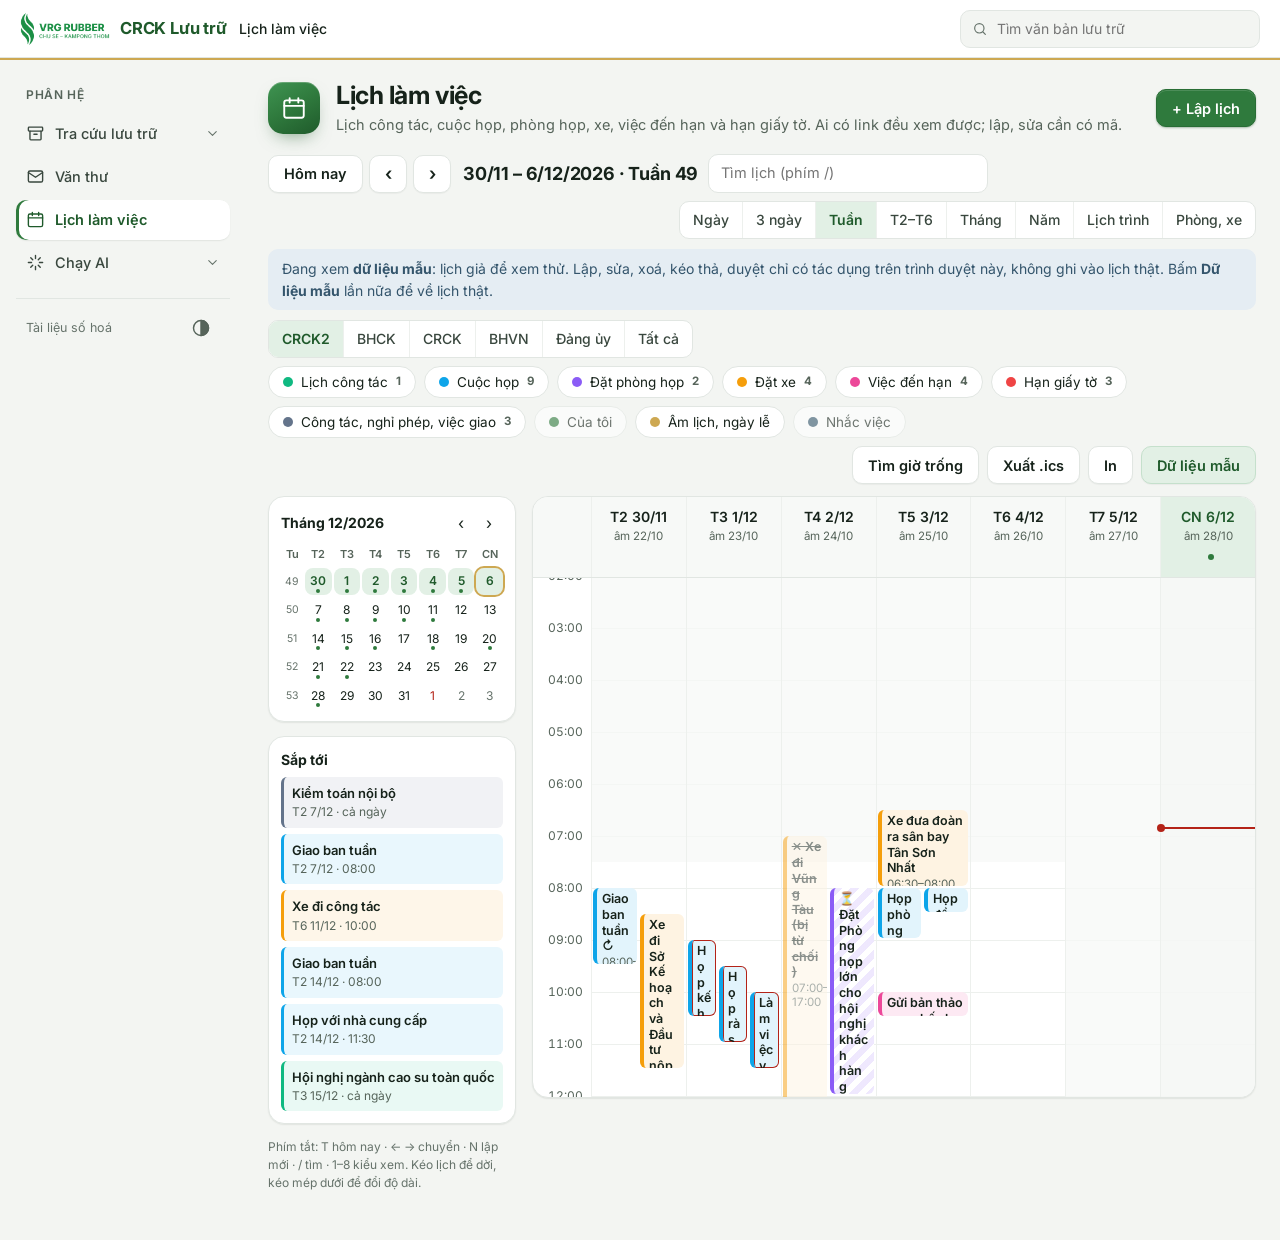
==== commit 35d1a883: "Lịch thành trang riêng, thêm nhiều chức năng Trang lich.html riêng, menu có mục Lịch làm việc; gỡ ta" ====
--- a/lich.html
+++ b/lich.html
@@ -2,9 +2,45 @@
 <html lang="vi">
 <head>
 <meta charset="utf-8">
+<meta name="viewport" content="width=device-width, initial-scale=1">
+<meta name="theme-color" content="#ffffff">
+<meta name="description" content="Lịch làm việc: lịch công tác, cuộc họp, phòng họp, xe, việc đến hạn, hạn giấy tờ.">
 <title>Lịch làm việc</title>
-<meta http-equiv="refresh" content="0; url=vanthu.html#/lich">
-<script>location.replace('vanthu.html#/lich');</script>
+<link rel="icon" href="data:image/svg+xml,%3Csvg xmlns='http://www.w3.org/2000/svg' viewBox='0 0 64 64'%3E%3Crect width='64' height='64' rx='14' fill='%232f7a3d'/%3E%3Crect x='14' y='18' width='36' height='32' rx='4' fill='none' stroke='%23fff' stroke-width='4'/%3E%3Cpath d='M14 29h36M24 13v10M40 13v10' stroke='%23fff' stroke-width='4' stroke-linecap='round'/%3E%3C/svg%3E">
+<link rel="preconnect" href="https://fonts.googleapis.com">
+<link rel="preconnect" href="https://fonts.gstatic.com" crossorigin>
+<link href="https://fonts.googleapis.com/css2?family=Inter:wght@400;500;600;700&family=Noto+Sans+Khmer:wght@400;600&display=swap" rel="stylesheet">
+<script>(function () { var t = 'light'; try { t = localStorage.getItem('tclt_theme') || 'light'; } catch (e) {} document.documentElement.setAttribute('data-theme', t); })();</script>
+<link rel="stylesheet" href="crck.css?v=5">
+<link rel="stylesheet" href="lich.css?v=3">
+<style>
+*{box-sizing:border-box}
+html,body{margin:0;padding:0}
+button,input,select,textarea{font:inherit;color:inherit}
+h1,h2,h3,h4,p{margin:0}
+.ck-btn.vuong{width:38px;padding:0;font-size:18px}
+.ck-btn.nguy{color:var(--bad-fg);border-color:var(--bad-bg)}
+@media (max-width:767px){ .ck-btn{min-height:44px}.ck-btn.vuong{width:44px}.ck-ph-nut,.ck-ph-nut .ck-btn{width:100%} }
+</style>
 </head>
-<body><a href="vanthu.html#/lich">Mở Lịch làm việc</a></body>
+<body class="ck">
+<header class="ck-top" id="ckTop"></header>
+<div class="ck-khung">
+<aside class="ck-ben" id="ckBen"></aside>
+<div class="ck-noi">
+  <div class="ck-ph">
+    <div class="ck-ph-ico" aria-hidden="true"><svg viewBox="0 0 24 24" fill="none" stroke="currentColor" stroke-width="1.75" stroke-linecap="round" stroke-linejoin="round"><rect x="3" y="5" width="18" height="16" rx="2"/><path d="M3 10h18M8 3v4M16 3v4"/></svg></div>
+    <div class="ck-ph-chu"><h1>Lịch làm việc</h1><p>Lịch công tác, cuộc họp, phòng họp, xe, việc đến hạn và hạn giấy tờ. Ai có link đều xem được; lập, sửa cần có mã.</p></div>
+    <div class="ck-ph-nut"><button type="button" class="ck-btn chinh" id="nutLap">+ Lập lịch</button></div>
+  </div>
+  <div id="lcRoot"></div>
+</div>
+</div>
+<script src="crck.js?v=7"></script>
+<script src="lich.js?v=3"></script>
+<script>
+CRCK.chon('lich', 'lich'); CRCK.vet(['Lịch làm việc']);
+LICH.gan(document.getElementById('lcRoot'));
+</script>
+</body>
 </html>
--- a/crck.css
+++ b/crck.css
@@ -0,0 +1,142 @@
+/* Khung và màu chung theo giao diện "Thẻ nhóm CRCK" của CRCK ERP. Mỗi trang chỉ đổi tên biến riêng sang các biến ở đây. */
+:root {
+  --brand: #2f7a3d; --brand-600: #286d35; --brand-700: #1f5a2b; --brand-50: #f2f8f3; --brand-100: #e2f0e5; --brand-200: #c5e0cc;
+  --gold: #cda852; --gold-700: #85620f; --gold-100: #f6edd3; --gold-50: #fbf7ea;
+  --mau-ink: #16221a; --ink-phu: #39473e; --muted: #56645a; --faint: #66736b;
+  --mau-line: #e1e6e2; --vach: #edf0ed; --page: #f3f5f2; --mau-card: #fff; --soft: #f7f9f7; --hover-bg: #e6ece7; --row-hover: #f5f9f6;
+  --border-strong: #cfd8d1;
+  --ok-bg: #e2f0e5; --ok-fg: #1d6430; --warn-bg: #fcefd5; --warn-fg: #7f4d00; --bad-bg: #fbe8e5; --bad-fg: #b42318;
+  --info-bg: #e5edf3; --info-fg: #34556c; --gray-bg: #eceeec; --gray-fg: #4b574f;
+  --sh-1: 0 1px 2px rgba(17, 38, 23, .05), 0 1px 1px rgba(17, 38, 23, .03);
+  --sh-2: 0 1px 2px rgba(17, 38, 23, .05), 0 8px 24px -12px rgba(17, 38, 23, .18);
+  --r-lg: 16px; --r: 12px; --r-sm: 9px;
+  --font: "Inter", "Noto Sans Khmer", system-ui, -apple-system, "Segoe UI", Roboto, sans-serif;
+  --mono: "JetBrains Mono", ui-monospace, SFMono-Regular, Menlo, Consolas, monospace;
+  --ck-rong-ben: 244px;
+}
+:root[data-theme="dark"] {
+  --brand: #2f7a3d; --brand-600: #3a8a4b; --brand-700: #8fd39b; --brand-50: rgba(79,174,96,.10); --brand-100: rgba(79,174,96,.18); --brand-200: rgba(79,174,96,.38);
+  --gold: #cda852; --gold-700: #e0c071; --gold-100: rgba(205,168,82,.20); --gold-50: rgba(205,168,82,.10);
+  --mau-ink: #e6ece7; --ink-phu: #ccd6cf; --muted: #a9b5ad; --faint: #95a399;
+  --mau-line: #2c3830; --vach: #233027; --page: #101612; --mau-card: #171f19; --soft: #1c251f; --hover-bg: #223026; --row-hover: #1e2a22;
+  --border-strong: #3a483f;
+  --ok-bg: rgba(79,174,96,.18); --ok-fg: #93d79f; --warn-bg: rgba(205,168,82,.18); --warn-fg: #e6c878; --bad-bg: rgba(240,96,76,.16); --bad-fg: #f4a597;
+  --info-bg: rgba(120,160,195,.18); --info-fg: #b0cbe0; --gray-bg: #26302a; --gray-fg: #c3cdc6;
+  --sh-1: 0 0 0 1px rgba(0,0,0,.2); --sh-2: 0 0 0 1px rgba(0,0,0,.25);
+  color-scheme: dark;
+}
+body.ck { background: var(--page); color: var(--mau-ink); font: 400 15px/1.55 var(--font); -webkit-font-smoothing: antialiased; }
+body.ck :focus-visible { outline: 3px solid var(--brand-200); outline-offset: 2px; }
+
+/* Thanh trên: nền trắng, vạch vàng 2px */
+.ck-top { position: relative; z-index: 1; display: flex; align-items: center; gap: 12px; min-height: 58px; padding: 8px 20px; background: var(--mau-card); border-bottom: 1px solid var(--mau-line); box-shadow: 0 2px 0 var(--gold); }
+.ck-burger, .ck-nut-tron { flex: none; width: 38px; height: 38px; display: grid; place-items: center; border: 0; border-radius: 10px; background: none; color: var(--muted); cursor: pointer; padding: 0; }
+.ck-burger:hover, .ck-nut-tron:hover { background: var(--hover-bg); color: var(--mau-ink); }
+.ck-burger svg, .ck-nut-tron svg { width: 20px; height: 20px; }
+.ck-hieu { display: flex; align-items: center; gap: 10px; flex: none; text-decoration: none; }
+.ck-hieu img { display: block; height: 34px; width: auto; }
+.ck-hieu b { font-size: 16.5px; font-weight: 700; color: var(--brand-700); letter-spacing: -.01em; white-space: nowrap; }
+.ck-vet { display: flex; align-items: center; gap: 8px; min-width: 0; font-size: 14px; color: var(--muted); overflow: hidden; }
+.ck-vet a, .ck-vet span { white-space: nowrap; color: inherit; text-decoration: none; }
+.ck-vet a:hover { color: var(--brand-700); }
+.ck-vet i { flex: none; font-style: normal; color: var(--faint); }
+.ck-vet span:last-child { color: var(--mau-ink); font-weight: 500; overflow: hidden; text-overflow: ellipsis; }
+.ck-tim { flex: 0 1 300px; min-width: 150px; margin-left: auto; position: relative; }
+.ck-tim svg { position: absolute; left: 12px; top: 11px; width: 16px; height: 16px; color: var(--faint); pointer-events: none; }
+.ck-tim input { width: 100%; height: 38px; padding: 0 12px 0 36px; border: 1px solid var(--mau-line); border-radius: 10px; background: var(--page); color: var(--mau-ink); font: 400 14px var(--font); }
+.ck-tim input:focus { outline: 0; border-color: var(--brand-200); box-shadow: 0 0 0 3px var(--brand-100); background: var(--mau-card); }
+
+/* Bố cục: menu trái + nội dung */
+.ck-khung { display: grid; grid-template-columns: var(--ck-rong-ben) minmax(0, 1fr); align-items: start; }
+.ck-noi { min-width: 0; padding: 22px 24px 48px; }
+.ck-ben { position: sticky; top: 0; max-height: 100dvh; overflow-y: auto; padding: 18px 14px 18px 16px; display: flex; flex-direction: column; gap: 3px; font-size: 14.5px; }
+.ck-nhan { padding: 10px 10px 6px; font-size: 12px; font-weight: 600; letter-spacing: .05em; text-transform: uppercase; color: var(--muted); }
+.ck-ph-he { display: flex; align-items: center; gap: 10px; width: 100%; min-height: 40px; padding: 7px 10px; border: 0; border-radius: 10px; background: none; color: var(--ink-phu); font: 500 14.5px var(--font); text-align: left; cursor: pointer; }
+.ck-ph-he:hover { background: var(--hover-bg); }
+.ck-ph-he > svg:first-child { flex: none; width: 19px; height: 19px; }
+.ck-ph-he > span { flex: 1; min-width: 0; }
+.ck-mui { flex: none; width: 15px; height: 15px; color: var(--faint); transition: transform .15s; }
+a.ck-ph-he { text-decoration: none; }
+.ck-ph-he.chon, .ck-ph-he[aria-expanded="true"] { background: var(--mau-card); color: var(--brand-700); font-weight: 600; box-shadow: var(--sh-1), inset 3px 0 0 var(--brand); }
+.ck-ph-he[aria-expanded="true"] .ck-mui { transform: rotate(180deg); }
+.ck-nhom { display: flex; flex-direction: column; gap: 2px; margin: 4px 0 6px; padding: 6px; background: var(--mau-card); border: 1px solid var(--mau-line); border-radius: var(--r); }
+.ck-nhom[hidden] { display: none; }
+.ck-muc { display: flex; align-items: center; gap: 10px; min-height: 40px; padding: 5px 8px; border-radius: 9px; color: var(--ink-phu); font-size: 14px; font-weight: 500; text-decoration: none; }
+.ck-muc:hover { background: var(--brand-50); }
+.ck-muc i { flex: none; width: 28px; height: 28px; display: grid; place-items: center; border-radius: 8px; background: var(--brand-50); color: var(--brand-700); }
+.ck-muc i svg { width: 16px; height: 16px; }
+.ck-muc span { flex: 1; min-width: 0; }
+.ck-muc small { flex: none; padding: 0 7px; border-radius: 99px; background: var(--gold-100); color: var(--gold-700); font-size: 11.5px; font-weight: 600; }
+.ck-muc.chon { background: var(--brand-100); color: var(--brand-700); font-weight: 600; box-shadow: inset 3px 0 0 var(--brand); }
+.ck-muc.chon i { background: var(--mau-card); }
+.ck-ben-duoi { margin-top: 12px; padding: 10px 10px 0; border-top: 1px solid var(--mau-line); display: flex; align-items: center; justify-content: space-between; gap: 8px; color: var(--faint); font-size: 12.5px; }
+.ck-man { display: none; position: fixed; inset: 0; z-index: 60; background: rgba(16, 26, 20, .4); }
+
+/* Máy tính: menu luôn hiện. Điện thoại: menu thành ngăn trượt, mở bằng nút ba gạch */
+.ck-burger { display: none; }
+body.ck-mo .ck-man { display: block; }
+@media (max-width: 900px) {
+  .ck-burger { display: grid; }
+  .ck-khung { grid-template-columns: minmax(0, 1fr); }
+  body.ck-mo .ck-ben { transform: none; visibility: visible; }
+  .ck-ben { position: fixed; z-index: 61; top: 0; bottom: 0; left: 0; width: 280px; max-height: none; background: var(--page); box-shadow: var(--sh-2); transform: translateX(-105%); visibility: hidden; transition: transform .18s, visibility .18s; }
+  .ck-top { padding: 8px 12px; gap: 8px; }
+  .ck-noi { padding: 14px 16px 40px; }
+  .ck-vet, .ck-tim { display: none; }
+  .ck-top-phai { margin-left: auto; }
+  .ck-hieu b { font-size: 15px; }
+  .ck-burger, .ck-nut-tron { width: 44px; height: 44px; }
+  .ck-muc, .ck-ph-he { min-height: 44px; }
+}
+
+/* Đầu trang: biểu tượng xanh bo 15px, tên, mô tả, nút */
+.ck-ph { display: flex; flex-wrap: wrap; align-items: center; gap: 12px 16px; margin-bottom: 18px; }
+.ck-ph-ico { flex: none; width: 52px; height: 52px; border-radius: 15px; display: grid; place-items: center; color: #fff; background: linear-gradient(150deg, #3f9452 0%, #2f7a3d 48%, #1f5a2b 100%); box-shadow: 0 8px 18px -8px rgba(31, 90, 43, .6), inset 0 1px 0 rgba(255,255,255,.22); }
+.ck-ph-ico svg { width: 26px; height: 26px; }
+.ck-ph-chu { flex: 1 1 340px; min-width: 0; }
+.ck-ph h1 { margin: 0; font-size: 25px; line-height: 1.2; font-weight: 700; letter-spacing: -.018em; color: var(--mau-ink); }
+.ck-ph p { margin: 4px 0 0; color: var(--muted); font-size: 14.5px; overflow-wrap: anywhere; }
+.ck-ph-nut { display: flex; flex-wrap: wrap; gap: 8px; margin-left: auto; align-items: center; }
+.ck-ph.gon { margin-bottom: 14px; }
+.ck-ph.gon h1 { font-size: 22px; }
+.ck-nhan-thu { margin-left: 8px; padding: 1px 8px; border-radius: 99px; background: var(--gold-100); color: var(--gold-700); font-size: 12px; font-weight: 600; letter-spacing: 0; vertical-align: 3px; }
+.ck-btn { display: inline-flex; align-items: center; justify-content: center; gap: 8px; height: 38px; padding: 0 15px; border-radius: 10px; border: 1px solid var(--mau-line); background: var(--mau-card); color: var(--mau-ink); font: 600 14.5px/1.2 var(--font); white-space: nowrap; cursor: pointer; text-decoration: none; box-shadow: 0 1px 1px rgba(17,38,23,.04); }
+.ck-btn:hover { border-color: var(--border-strong); background: var(--soft); }
+.ck-btn svg { width: 17px; height: 17px; }
+.ck-btn.chinh { background: var(--brand); border-color: var(--brand-600); color: #fff; box-shadow: 0 1px 2px rgba(31,90,43,.35), inset 0 1px 0 rgba(255,255,255,.14); }
+.ck-btn.chinh:hover { background: #1f5a2b; }
+
+/* Dải số liệu */
+.ck-dai { display: grid; grid-template-columns: repeat(auto-fit, minmax(min(100%, 210px), 1fr)); background: var(--mau-card); border: 1px solid var(--mau-line); border-radius: var(--r-lg); box-shadow: var(--sh-1); overflow: hidden; }
+.ck-o { display: flex; gap: 12px; align-items: flex-start; min-width: 0; padding: 14px 18px; border: 0; border-left: 1px solid var(--vach); border-top: 1px solid var(--vach); margin: -1px 0 0 -1px; background: none; color: inherit; font: inherit; text-align: left; }
+button.ck-o { cursor: pointer; }
+button.ck-o:hover { background: var(--row-hover); }
+.ck-o i { flex: none; width: 38px; height: 38px; border-radius: 11px; display: grid; place-items: center; background: var(--brand-100); color: var(--brand-700); }
+.ck-o i svg { width: 19px; height: 19px; }
+.ck-o .nh { display: block; font-size: 14px; font-weight: 500; color: var(--muted); }
+.ck-o .gt { display: block; font-size: 20px; font-weight: 700; letter-spacing: -.012em; line-height: 1.3; font-variant-numeric: tabular-nums; color: var(--mau-ink); }
+.ck-o .gt small { font-size: 14px; font-weight: 500; color: var(--muted); letter-spacing: 0; }
+.ck-o .ph { display: block; font-size: 13.5px; color: var(--muted); }
+.ck-o.canh-bao i { background: var(--warn-bg); color: var(--warn-fg); } .ck-o.canh-bao .gt { color: var(--warn-fg); }
+.ck-o.loi i { background: var(--bad-bg); color: var(--bad-fg); } .ck-o.loi .gt { color: var(--bad-fg); }
+.ck-o.tin i { background: var(--info-bg); color: var(--info-fg); }
+
+/* Tab trên nền trang */
+.ck-tabs { display: flex; gap: 2px; border-bottom: 1px solid var(--mau-line); overflow-x: auto; overflow-y: hidden; scrollbar-width: none; }
+.ck-tabs::-webkit-scrollbar { display: none; }
+.ck-tabs button { flex: none; display: inline-flex; align-items: center; gap: 6px; min-height: 44px; padding: 0 14px; margin-bottom: -1px; border: 0; border-bottom: 2px solid transparent; background: none; color: var(--muted); font: 500 14.5px var(--font); cursor: pointer; white-space: nowrap; }
+.ck-tabs button:hover { color: var(--mau-ink); }
+.ck-tabs button.chon { color: var(--brand-700); border-bottom-color: var(--brand); font-weight: 600; }
+
+/* Dải các bước của chứng từ */
+.ck-buoc { display: flex; flex-wrap: wrap; gap: 8px; align-items: stretch; }
+.ck-b { display: inline-flex; align-items: center; gap: 9px; padding: 6px 14px 6px 7px; border-radius: 999px; background: var(--soft); border: 1px solid var(--mau-line); font-size: 14px; min-width: 0; }
+.ck-b i { flex: none; width: 24px; height: 24px; border-radius: 50%; display: grid; place-items: center; font-style: normal; font-size: 12px; font-weight: 700; }
+.ck-b b { display: block; font-weight: 600; line-height: 1.25; }
+.ck-b small { display: block; color: var(--muted); font-size: 12.5px; line-height: 1.25; }
+.ck-b.xong i { background: var(--brand); color: #fff; }
+.ck-b.nay { background: var(--brand-50); border: 2px solid var(--brand); padding: 5px 13px 5px 6px; }
+.ck-b.nay i { background: var(--warn-fg); color: var(--mau-card); }
+.ck-b.sau { color: var(--muted); }
+.ck-b.sau i { box-shadow: inset 0 0 0 1.5px var(--border-strong); color: var(--muted); }
+@media (max-width: 720px) { .ck-b { width: 100%; border-radius: 14px; min-height: 44px; } }
--- a/lich.css
+++ b/lich.css
@@ -0,0 +1,186 @@
+/* Lịch làm việc (lich.html) */
+:where(#lcGoc,#lcHop) :where(button,input,select,textarea){font:inherit;color:inherit}
+:where(#lcGoc,#lcHop) :where(h2,h3,h4,p){margin:0}
+:where(#lcGoc,#lcHop) *{box-sizing:border-box}
+.lc-lap,.lc-mau{flex:none}
+.lc-mau[aria-pressed="true"]{background:var(--brand-100);color:var(--brand-700);border-color:var(--brand-200);font-weight:600}
+.lc-demo{margin-bottom:10px;padding:9px 14px;border-radius:10px;background:var(--info-bg);color:var(--info-fg);font-size:14px}
+.lc-demo[hidden]{display:none}
+.lc-thanh{display:flex;flex-wrap:wrap;align-items:center;gap:8px 10px;margin-bottom:10px}
+.lc-chuyen{display:flex;align-items:center;gap:6px;min-width:0}
+.lc-chuyen h2{margin-left:6px;font-size:18px;font-weight:700;letter-spacing:-.01em;white-space:nowrap}
+.ck-btn.vuong{width:38px;padding:0;font-size:18px}
+.lc-xem{display:flex;margin-left:auto;background:var(--mau-card);border:1px solid var(--mau-line);border-radius:10px;overflow:hidden}
+.lc-xem button{min-height:36px;padding:0 13px;border:0;border-left:1px solid var(--vach);background:none;color:var(--ink-phu);font-size:14px;font-weight:500;cursor:pointer;white-space:nowrap}
+.lc-xem button:first-child{border-left:0}
+.lc-xem button:hover{background:var(--soft)}
+.lc-xem button.chon{background:var(--brand-100);color:var(--brand-700);font-weight:600}
+.lc-loai{display:flex;flex-wrap:wrap;gap:8px;margin-bottom:12px}
+.lc-kind{display:inline-flex;align-items:center;gap:8px;min-height:32px;padding:0 14px;border:1px solid var(--mau-line);border-radius:18px;background:var(--mau-card);font-size:13.5px;color:inherit;cursor:pointer}
+.lc-kind i{width:10px;height:10px;border-radius:50%}
+.lc-kind b{font-size:11.5px;font-weight:700;color:var(--muted)}
+.lc-kind.off{opacity:.45}
+.lc-the{background:var(--mau-card);border:1px solid var(--mau-line);border-radius:var(--r-lg);box-shadow:var(--sh-1);overflow:hidden}
+.lc-baoloi{padding:24px;text-align:center;color:var(--muted)}
+/* lưới giờ */
+.lc-dau,.lc-cangay,.lc-than{display:grid;grid-template-columns:58px repeat(var(--n),minmax(0,1fr))}
+.lc-dau{position:sticky;top:0;z-index:3;background:var(--soft);border-bottom:1px solid var(--mau-line)}
+.lc-dau h4{padding:9px 4px;font-size:14px;font-weight:600;text-align:center;border-left:1px solid var(--vach);cursor:pointer;white-space:nowrap}
+.lc-dau h4.nay{background:var(--brand-100);color:var(--brand-700)}
+.lc-dau h4.nay::after{content:"";display:inline-block;width:6px;height:6px;margin-left:5px;border-radius:50%;background:var(--brand);vertical-align:2px}
+.lc-cangay{border-bottom:1px solid var(--mau-line);min-height:34px}
+.lc-cangay>span{padding:6px 4px 6px 8px;font-size:11.5px;line-height:1.15;color:var(--muted)}
+.lc-cangay>div{padding:3px;border-left:1px solid var(--vach);display:flex;flex-direction:column;gap:3px;min-width:0}
+.lc-than{position:relative}
+.lc-gio{position:relative}
+.lc-gio span{position:absolute;right:8px;transform:translateY(-50%);font-size:12px;color:var(--muted);font-variant-numeric:tabular-nums}
+.lc-gio span:first-child{transform:none}
+.lc-cot{position:relative;border-left:1px solid var(--vach);background-image:linear-gradient(var(--vach) 1px,transparent 1px);background-size:100% 52px;cursor:cell}
+.lc-cot.nay{background-color:var(--brand-50)}
+.lc-su{--c:#10b981;position:absolute;display:flex;flex-direction:column;gap:1px;overflow:hidden;padding:3px 5px;border:0;border-left:4px solid var(--c);border-radius:6px;background:color-mix(in srgb,var(--c) 12%,var(--mau-card));color:var(--mau-ink);font-size:12.5px;line-height:1.25;text-align:left;cursor:pointer}
+.lc-su:hover,.lc-su:focus-visible{box-shadow:0 0 0 2px color-mix(in srgb,var(--c) 45%,transparent);z-index:2}
+.lc-su b{font-weight:600;overflow-wrap:anywhere}
+.lc-su small{color:var(--muted);font-size:11.5px}
+.lc-su.trung{box-shadow:inset 0 0 0 1px var(--bad-fg)}
+.lc-su.trung small{color:var(--bad-fg);font-weight:700}
+.lc-su.tinh{position:static;width:100%}
+.lc-bay-gio{position:absolute;left:0;right:0;height:2px;background:var(--bad-fg);z-index:2;pointer-events:none}
+.lc-bay-gio::before{content:"";position:absolute;left:-4px;top:-3px;width:8px;height:8px;border-radius:50%;background:var(--bad-fg)}
+.lc-cuon{max-height:max(420px,calc(100dvh - 300px));overflow:auto}
+/* tháng */
+.lc-thang-dau,.lc-thang{display:grid;grid-template-columns:repeat(7,minmax(0,1fr))}
+.lc-thang-dau{background:var(--soft);border-bottom:1px solid var(--mau-line)}
+.lc-thang-dau span{padding:8px 4px;text-align:center;font-size:13.5px;font-weight:600;color:var(--muted)}
+.lc-ngay{min-height:112px;min-width:0;padding:4px;border-left:1px solid var(--vach);border-top:1px solid var(--vach);display:flex;flex-direction:column;gap:3px;cursor:cell}
+.lc-ngay:nth-child(7n+1){border-left:0}
+.lc-ngay.ngoai{background:var(--soft)}.lc-ngay.ngoai .lc-so{color:var(--faint)}
+.lc-so{align-self:flex-start;min-width:24px;height:24px;display:grid;place-items:center;border:0;border-radius:50%;background:none;font-size:13px;font-weight:600;cursor:pointer}
+.lc-ngay.nay .lc-so{background:var(--brand);color:#fff}
+.lc-ngay .lc-su{padding:1px 4px;font-size:12px;border-left-width:3px;display:block;white-space:nowrap;text-overflow:ellipsis}
+.lc-them{border:0;background:none;padding:0 4px;text-align:left;font-size:12px;font-weight:600;color:var(--muted);cursor:pointer}
+/* năm */
+.lc-nam{display:grid;grid-template-columns:repeat(auto-fill,minmax(230px,1fr));gap:18px;padding:16px}
+.lc-nam h4{margin-bottom:6px;font-size:14px;font-weight:600}
+.lc-tn{display:grid;grid-template-columns:repeat(7,1fr);gap:2px;font-size:12px;text-align:center}
+.lc-tn span{color:var(--muted);font-weight:600;font-size:11px}
+.lc-tn button{aspect-ratio:1;border:0;border-radius:6px;background:none;font-size:12px;cursor:pointer;padding:0}
+.lc-tn button:hover{outline:1px solid var(--brand-200)}
+.lc-tn button.m1{background:var(--brand-100)}.lc-tn button.m2{background:var(--brand-200);font-weight:600}.lc-tn button.m3{background:var(--brand);color:#fff;font-weight:600}
+.lc-tn button.nay{outline:2px solid var(--gold)}
+/* lịch trình */
+.lc-tt-ngay{padding:12px 16px;border-top:1px solid var(--vach)}
+.lc-tt-ngay:first-child{border-top:0}
+.lc-tt-ngay h4{margin-bottom:7px;font-size:14px;font-weight:600}
+.lc-tt-ngay.nay h4{color:var(--brand-700)}
+.lc-dong{--c:#10b981;display:flex;gap:10px;width:100%;margin-top:5px;padding:7px 10px;border:0;border-left:4px solid var(--c);border-radius:6px;background:color-mix(in srgb,var(--c) 9%,var(--mau-card));color:var(--mau-ink);font-size:14px;text-align:left;cursor:pointer}
+.lc-dong time{flex:none;min-width:92px;font-size:13px;font-weight:700;color:var(--c);font-variant-numeric:tabular-nums}
+.lc-dong span{min-width:0}.lc-dong b{font-weight:600;overflow-wrap:anywhere}
+.lc-dong small{display:block;font-size:12.5px;color:var(--muted)}
+.lc-dong.trung{box-shadow:inset 0 0 0 1px var(--bad-fg)}.lc-dong.trung small{color:var(--bad-fg);font-weight:700}
+.lc-rong{padding:40px 16px;text-align:center;color:var(--muted)}
+/* hộp thoại */
+.lc-nen{position:fixed;inset:0;z-index:70;background:rgba(16,26,20,.42);display:flex;align-items:center;justify-content:center;padding:12px}
+.lc-hop{width:min(560px,100%);max-height:calc(100dvh - 24px);display:flex;flex-direction:column;background:var(--mau-card);border-radius:var(--r-lg);box-shadow:var(--sh-2)}
+.lc-hop-dau{display:flex;align-items:center;gap:10px;padding:14px 18px;border-bottom:1px solid var(--vach)}
+.lc-hop-dau h3{flex:1;min-width:0;font-size:17px;font-weight:700;overflow-wrap:anywhere}
+.lc-hop-than{padding:16px 18px;overflow-y:auto;display:grid;grid-template-columns:1fr 1fr;gap:12px}
+.lc-o{display:flex;flex-direction:column;gap:5px;min-width:0;font-size:14px;font-weight:500;color:var(--muted)}
+.lc-o.ca{grid-column:1/-1}
+.lc-o input,.lc-o select,.lc-o textarea{width:100%;min-height:38px;padding:7px 11px;border:1px solid var(--mau-line);border-radius:var(--r-sm);background:var(--mau-card);color:var(--mau-ink);font-size:15px;font-weight:400}
+.lc-o input:focus,.lc-o select:focus,.lc-o textarea:focus{outline:0;border-color:var(--brand-200);box-shadow:0 0 0 3px var(--brand-100)}
+.lc-chk{flex-direction:row;align-items:center;gap:8px;grid-column:1/-1;color:var(--mau-ink)}
+.lc-chk input{width:18px;height:18px;min-height:0}
+.lc-hop-chan{display:flex;flex-wrap:wrap;gap:8px;align-items:center;padding:12px 18px;border-top:1px solid var(--vach)}
+.lc-hop-chan .cach{flex:1}
+.lc-loi{grid-column:1/-1;padding:8px 12px;border-radius:9px;background:var(--bad-bg);color:var(--bad-fg);font-size:14px}
+.lc-trung{grid-column:1/-1;padding:8px 12px;border-radius:9px;background:var(--warn-bg);color:var(--warn-fg);font-size:14px}
+dl.lc-ct{grid-column:1/-1;margin:0;display:grid;grid-template-columns:96px minmax(0,1fr);gap:7px 12px;font-size:14.5px}
+dl.lc-ct dt{color:var(--muted)}dl.lc-ct dd{margin:0;overflow-wrap:anywhere;white-space:pre-line}
+.ck-btn.nguy{color:var(--bad-fg);border-color:var(--bad-bg)}
+.lc-dang{opacity:.6;pointer-events:none}
+@media (max-width:767px){
+  .lc-xem{margin-left:0;width:100%;overflow-x:auto}
+  .lc-xem button{flex:1 0 auto;min-height:40px}
+  .lc-thanh .ck-btn{min-height:44px}.lc-thanh .ck-btn.vuong{width:44px}
+  .lc-chuyen{width:100%}.lc-chuyen h2{font-size:16px}
+  .lc-hop-than{grid-template-columns:1fr}
+  .lc-ngay{min-height:72px;padding:2px}
+  .lc-ngay .lc-su{font-size:11px;padding:1px 2px}
+  .lc-kind{min-height:40px}
+  .lc-dong time{min-width:76px}
+}
+
+/* ===== bộ lọc, tìm kiếm, lịch nhỏ ===== */
+.lc-tim{flex:1 1 180px;max-width:280px;min-height:38px;padding:7px 12px;border:1px solid var(--mau-line);border-radius:10px;background:var(--mau-card);color:var(--mau-ink);font-size:14.5px}
+.lc-tim:focus{outline:0;border-color:var(--brand-200);box-shadow:0 0 0 3px var(--brand-100)}
+.lc-hang2{display:flex;flex-wrap:wrap;align-items:center;gap:8px 12px;margin-bottom:12px}
+.lc-hang2 .lc-loai{margin-bottom:0;flex:1 1 auto}
+.lc-cu{display:flex;flex-wrap:wrap;gap:8px;margin-left:auto}
+.lc-seg{display:flex;background:var(--mau-card);border:1px solid var(--mau-line);border-radius:10px;overflow:hidden}
+.lc-seg button{min-height:36px;padding:0 13px;border:0;border-left:1px solid var(--vach);background:none;color:var(--ink-phu);font-size:14px;font-weight:500;cursor:pointer}
+.lc-seg button:first-child{border-left:0}.lc-seg button:hover{background:var(--soft)}
+.lc-seg button.chon{background:var(--brand-100);color:var(--brand-700);font-weight:600}
+.lc-kind[aria-pressed="false"]#lcAm,.lc-kind[aria-pressed="false"]#lcToi2,.lc-kind[aria-pressed="false"]#lcNhac{opacity:.6}
+.lc-bo{display:grid;grid-template-columns:248px minmax(0,1fr);gap:16px;align-items:start}
+.lc-ben{position:sticky;top:12px;display:flex;flex-direction:column;gap:14px;min-width:0}
+.lc-mini,.lc-sap{background:var(--mau-card);border:1px solid var(--mau-line);border-radius:16px;box-shadow:var(--sh-1);padding:12px}
+.lc-mini-dau{display:flex;justify-content:space-between;align-items:center;margin-bottom:6px;font-size:14px}
+.lc-mini-dau button{width:28px;height:28px;border:0;background:none;border-radius:8px;font-size:16px;cursor:pointer}
+.lc-mini-dau button:hover{background:var(--soft)}
+.lc-mini-luoi{display:grid;grid-template-columns:22px repeat(7,1fr);gap:2px;text-align:center;font-size:12px}
+.lc-mt{padding:3px 0;font-size:11px;font-weight:600;color:var(--muted)}
+.lc-mini-luoi em{font-style:normal;font-size:10.5px;color:var(--faint);align-self:center}
+.lc-mini-luoi button{position:relative;aspect-ratio:1;padding:0;border:0;border-radius:8px;background:none;color:inherit;font-size:12px;cursor:pointer}
+.lc-mini-luoi button:hover{background:var(--soft)}
+.lc-mini-luoi button.ngoai{color:var(--faint)}
+.lc-mini-luoi button.nay{outline:2px solid var(--gold)}
+.lc-mini-luoi button.chon{background:var(--brand-100);color:var(--brand-700);font-weight:600}
+.lc-mini-luoi button.co::after{content:"";position:absolute;bottom:2px;left:50%;width:4px;height:4px;margin-left:-2px;border-radius:50%;background:var(--brand)}
+.lc-mini-luoi button.le{color:var(--bad-fg)}
+.lc-sap h3{margin-bottom:4px;font-size:14px;font-weight:700}
+.lc-st{display:block;width:100%;margin-top:6px;padding:6px 8px;border:0;border-left:3px solid var(--c);border-radius:6px;background:color-mix(in srgb,var(--c) 9%,var(--mau-card));color:inherit;text-align:left;cursor:pointer}
+.lc-st b{display:block;font-size:13px;font-weight:600;overflow-wrap:anywhere}
+.lc-st small{display:block;font-size:12px;color:var(--muted)}
+.lc-phu{color:var(--muted);font-size:13px}
+.lc-phim{font-size:12px;line-height:1.5;color:var(--faint)}
+/* ngày lễ, âm lịch, giờ làm việc */
+.lc-am{display:block;font-weight:400;font-size:11.5px;color:var(--muted)}
+.lc-dau h4 small{display:block;overflow:hidden;text-overflow:ellipsis;white-space:nowrap}
+.lc-le{color:var(--bad-fg);font-size:11.5px;font-weight:600}
+.lc-ngay-dau{display:flex;align-items:center;gap:6px}
+.lc-ngay-dau .lc-am{display:inline;font-size:11px}
+.lc-ngay>.lc-le{display:block;overflow:hidden;text-overflow:ellipsis;white-space:nowrap}
+.lc-ngay.cn .lc-so{color:var(--bad-fg)}
+.lc-ngay.nay .lc-so{color:#fff}
+.lc-ngay.le{background:color-mix(in srgb,var(--bad-bg) 35%,var(--mau-card))}
+.lc-tn button.le{color:var(--bad-fg);font-weight:600}
+.lc-tt-ngay h4 small{display:inline;margin-left:8px}
+.lc-ngoai{position:absolute;left:0;right:0;background:color-mix(in srgb,var(--soft) 75%,transparent);pointer-events:none}
+.lc-dau,.lc-cangay,.lc-than{grid-template-columns:58px repeat(var(--n),minmax(var(--min,0px),1fr));min-width:calc(58px + var(--n) * var(--min,0px))}
+/* kéo thả, trạng thái duyệt */
+.lc-su.keo{cursor:grab}
+.lc-su.dang-keo{z-index:6;opacity:.85;cursor:grabbing;box-shadow:var(--sh-2)}
+.lc-gt{position:absolute;left:0;right:0;bottom:0;height:7px;cursor:ns-resize}
+.lc-su.tt-cho,.lc-dong.tt-cho{background:repeating-linear-gradient(135deg,color-mix(in srgb,var(--c) 14%,var(--mau-card)) 0 6px,var(--mau-card) 6px 12px)}
+.lc-su.tt-tuchoi,.lc-dong.tt-tuchoi{opacity:.5}
+.lc-su.tt-tuchoi b,.lc-dong.tt-tuchoi b{text-decoration:line-through}
+/* tìm kiếm, hộp thoại phụ */
+.lc-ket-qua{padding:12px 16px;border-bottom:1px solid var(--vach);font-size:14px;color:var(--muted)}
+.lc-xoa-tim{padding:0;border:0;background:none;color:var(--brand-700);font-weight:600;cursor:pointer}
+.lc-ca{grid-column:1/-1}
+.lc-link{width:100%;margin-top:8px;padding:8px 10px;border:1px solid var(--mau-line);border-radius:9px;background:var(--soft);color:var(--mau-ink);font-size:13px}
+.lc-trong{display:flex;flex-wrap:wrap;gap:8px;margin-top:6px}
+.lc-toast{position:fixed;bottom:20px;left:50%;transform:translateX(-50%);z-index:90;max-width:min(560px,92vw);padding:11px 18px;border-radius:12px;background:var(--mau-ink);color:var(--mau-card);box-shadow:var(--sh-2);font-size:14.5px}
+@media (max-width:900px){
+  .lc-bo{grid-template-columns:1fr}
+  .lc-ben{display:none}
+  .lc-tim{max-width:none}
+  .lc-cu{margin-left:0}
+}
+@media print{
+  .ck-top,.ck-ben,.ck-man,.ck-ph-nut,.lc-chuyen .ck-btn,.lc-tim,.lc-xem,.lc-hang2,.lc-demo,.lc-ben,.lc-toast{display:none!important}
+  .ck-khung{display:block}.ck-noi{padding:0}
+  .lc-bo{display:block}
+  .lc-cuon{max-height:none!important;overflow:visible!important}
+  .lc-the{box-shadow:none}
+}
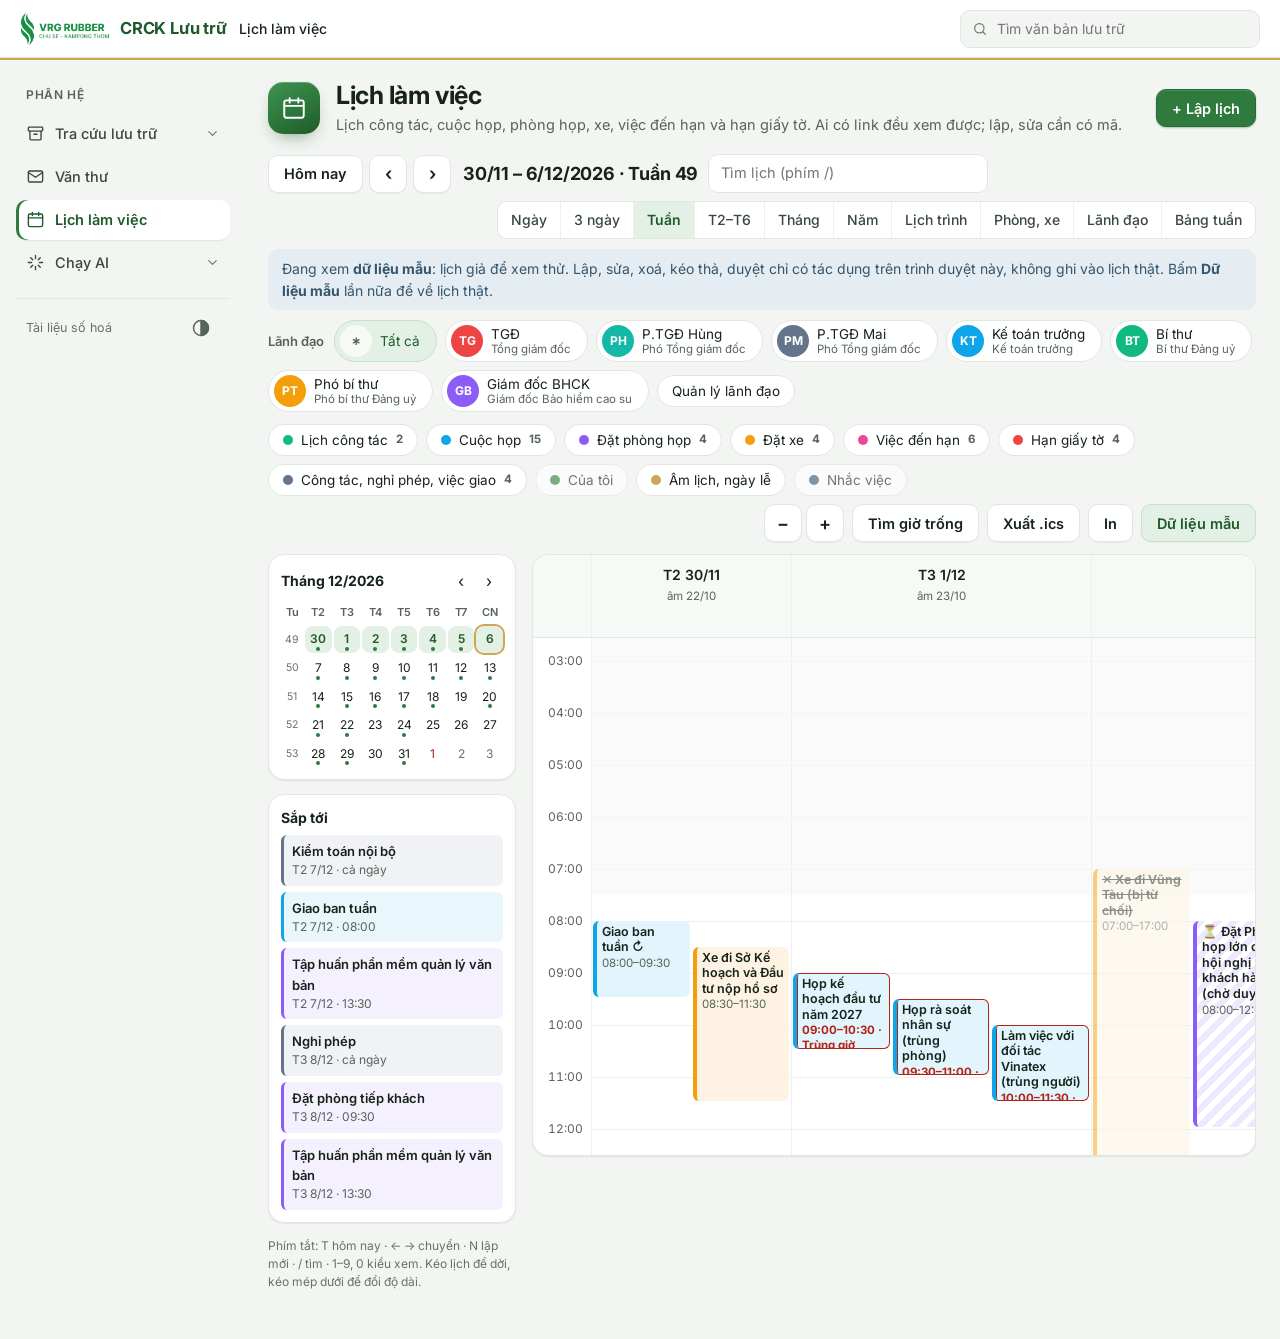
==== commit 695ba55a: "Lịch: lãnh đạo, bỏ thanh đơn vị, đỡ chồng lấn Chọn lãnh đạo kiểu chọn người, xem theo lãnh đạo, bảng" ====
--- a/lich.html
+++ b/lich.html
@@ -12,7 +12,7 @@
 <link href="https://fonts.googleapis.com/css2?family=Inter:wght@400;500;600;700&family=Noto+Sans+Khmer:wght@400;600&display=swap" rel="stylesheet">
 <script>(function () { var t = 'light'; try { t = localStorage.getItem('tclt_theme') || 'light'; } catch (e) {} document.documentElement.setAttribute('data-theme', t); })();</script>
 <link rel="stylesheet" href="crck.css?v=5">
-<link rel="stylesheet" href="lich.css?v=3">
+<link rel="stylesheet" href="lich.css?v=5">
 <style>
 *{box-sizing:border-box}
 html,body{margin:0;padding:0}
@@ -37,7 +37,7 @@
 </div>
 </div>
 <script src="crck.js?v=7"></script>
-<script src="lich.js?v=3"></script>
+<script src="lich.js?v=5"></script>
 <script>
 CRCK.chon('lich', 'lich'); CRCK.vet(['Lịch làm việc']);
 LICH.gan(document.getElementById('lcRoot'));
--- a/lich.css
+++ b/lich.css
@@ -184,3 +184,58 @@
   .lc-cuon{max-height:none!important;overflow:visible!important}
   .lc-the{box-shadow:none}
 }
+
+/* ===== lãnh đạo: chọn người, cột lãnh đạo, bảng tuần ===== */
+.lc-hang3{display:flex;flex-wrap:wrap;align-items:center;gap:8px;margin-bottom:12px}
+.lc-nhan{margin-right:2px;font-size:13px;font-weight:600;color:var(--muted)}
+.lc-ng,.lc-ngc{position:relative;display:inline-flex;align-items:center;gap:8px;min-height:42px;padding:4px 16px 4px 5px;border:1px solid var(--mau-line);border-radius:24px;background:var(--mau-card);color:inherit;font-size:13.5px;text-align:left;cursor:pointer}
+.lc-ng span,.lc-ngc span{display:flex;flex-direction:column;line-height:1.2}
+.lc-ng small,.lc-ngc small{font-size:11.5px;color:var(--muted)}
+.lc-ng:hover,.lc-ngc:hover{background:var(--soft)}
+.lc-av{flex:none;width:32px;height:32px;display:grid;place-items:center;border-radius:50%;background:var(--c,var(--brand));color:#fff;font-size:12px;font-style:normal;font-weight:700}
+.lc-av.tat{background:var(--soft);color:var(--muted)}
+.lc-av.nho{width:22px;height:22px;margin-right:6px;font-size:10px;vertical-align:middle}
+.lc-ng.chon,.lc-ngc:has(input:checked){border-color:var(--brand-200);background:var(--brand-100);color:var(--brand-700)}
+.lc-ngc input{position:absolute;opacity:0;pointer-events:none}
+.lc-ngc:has(input:checked)::after{content:"✓";margin-left:2px;font-weight:700}
+.lc-ngc:has(input:focus-visible){box-shadow:0 0 0 3px var(--brand-100)}
+.lc-ldbox{display:flex;flex-wrap:wrap;gap:8px;margin-top:5px}
+.lc-ldtim{margin-top:2px}
+.lc-kind.chon{border-color:var(--brand-200);background:var(--brand-100);color:var(--brand-700);font-weight:600}
+.lc-dau h4 .lc-am{margin-top:2px}
+.lc-ngc2{display:inline-flex;align-items:center;font-weight:600}
+.lc-ldb{width:100%;border-collapse:collapse;font-size:14px}
+.lc-ldb th{padding:6px 8px;border-bottom:1px solid var(--mau-line);font-size:12.5px;font-weight:600;text-align:left;color:var(--muted)}
+.lc-ldb td{padding:7px 8px;border-bottom:1px solid var(--vach);vertical-align:middle}
+.lc-ldb-nut{display:flex;gap:6px;justify-content:flex-end}
+.lc-ldb-nut .ck-btn{min-height:32px;padding:0 10px;font-size:13px}
+/* bảng lịch công tác tuần */
+.lc-bang-cuon{max-height:max(420px,calc(100dvh - 300px));overflow:auto}
+.lc-bang{width:100%;border-collapse:separate;border-spacing:0;font-size:13.5px}
+.lc-bang th,.lc-bang td{padding:8px 10px;border-bottom:1px solid var(--vach);border-left:1px solid var(--vach);vertical-align:top;text-align:left}
+.lc-bang th:first-child{border-left:0}
+.lc-bang thead th{position:sticky;top:0;z-index:2;background:var(--soft);font-weight:600}
+.lc-bang thead th small{display:block;font-size:11.5px;font-weight:400;color:var(--muted)}
+.lc-bang th.lc-b-n{width:104px;background:var(--soft);font-weight:600}
+.lc-bang th.lc-b-n small{display:block}
+.lc-bang th.lc-b-b{width:62px;background:var(--soft);font-weight:500;color:var(--muted)}
+.lc-bang tr.nay th.lc-b-n{background:var(--brand-100);color:var(--brand-700)}
+.lc-bang tr.cuoi-ngay>*{border-bottom:2px solid var(--mau-line)}
+.lc-b-su{display:block;width:100%;margin:0 0 6px;padding:5px 8px;border:0;border-left:3px solid var(--c);border-radius:6px;background:color-mix(in srgb,var(--c) 10%,var(--mau-card));color:inherit;text-align:left;cursor:pointer}
+.lc-b-su time{display:block;font-size:12.5px;font-weight:700;color:var(--c)}
+.lc-b-su b{font-weight:600;overflow-wrap:anywhere}
+.lc-b-su small{display:block;font-size:12px;color:var(--muted)}
+.lc-b-su.trung{box-shadow:inset 0 0 0 1px var(--bad-fg)}
+@media print{
+  .lc-hang3{display:none!important}
+  .lc-bang-cuon{max-height:none!important;overflow:visible!important}
+  .lc-bang th,.lc-bang td{border-color:#999}
+}
+
+/* ===== đỡ chồng lấn: lịch ngắn một dòng, rê chuột để xem đủ, thu phóng giờ ===== */
+.lc-su.ngan{flex-direction:row;align-items:center;gap:6px;padding-top:1px;padding-bottom:1px}
+.lc-su.ngan b{min-width:0;overflow:hidden;text-overflow:ellipsis;white-space:nowrap}
+.lc-su.ngan small{flex:none;white-space:nowrap}
+.lc-cot .lc-su:hover,.lc-cot .lc-su:focus-visible{z-index:5;min-width:min(230px,80vw);height:auto!important;min-height:26px;flex-direction:column;align-items:stretch;box-shadow:0 4px 14px rgba(0,0,0,.18),0 0 0 2px color-mix(in srgb,var(--c) 55%,transparent)}
+.lc-cot .lc-su:hover b,.lc-cot .lc-su:focus-visible b{white-space:normal}
+.lc-zoom{display:inline-flex;gap:4px}
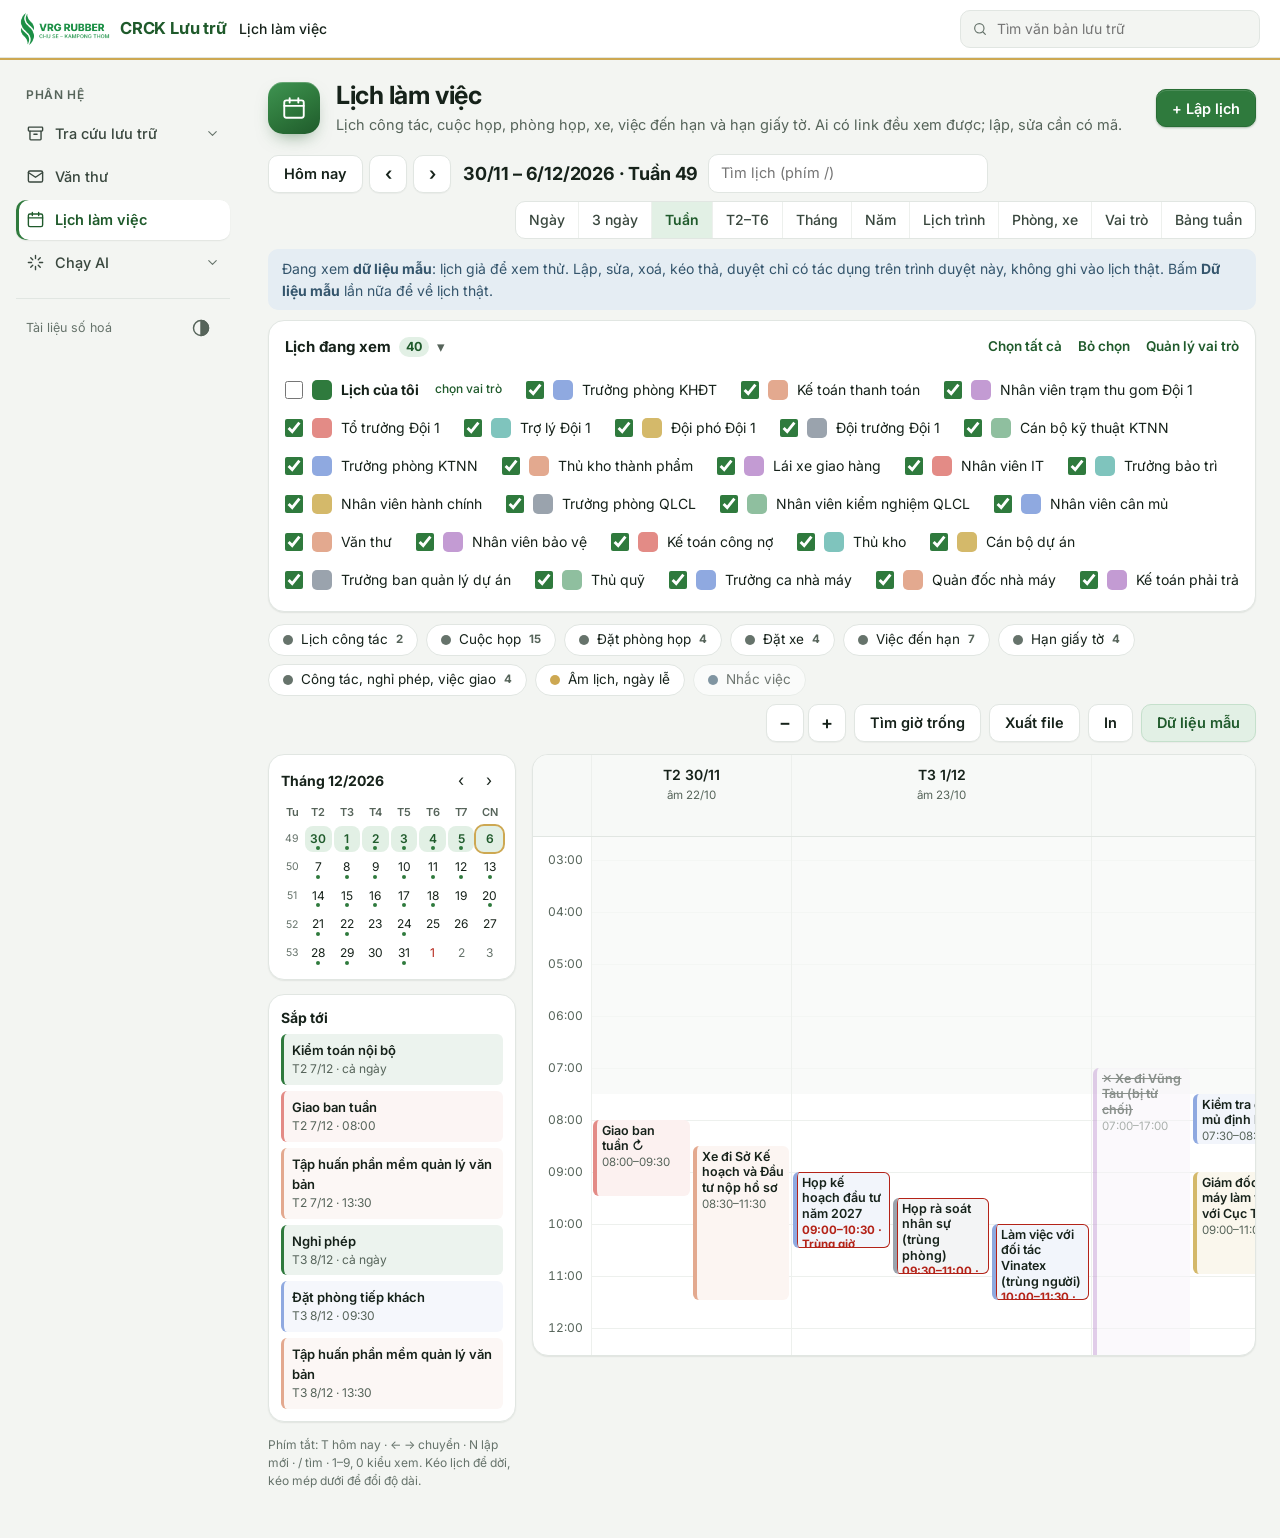
==== commit bae77cea: "Lịch: chọn theo vai trò như app mẹ, xuất PDF, Word, Excel theo mẫu Lịch công tác tuần Bảng Lịch đang" ====
--- a/lich.html
+++ b/lich.html
@@ -12,7 +12,7 @@
 <link href="https://fonts.googleapis.com/css2?family=Inter:wght@400;500;600;700&family=Noto+Sans+Khmer:wght@400;600&display=swap" rel="stylesheet">
 <script>(function () { var t = 'light'; try { t = localStorage.getItem('tclt_theme') || 'light'; } catch (e) {} document.documentElement.setAttribute('data-theme', t); })();</script>
 <link rel="stylesheet" href="crck.css?v=5">
-<link rel="stylesheet" href="lich.css?v=5">
+<link rel="stylesheet" href="lich.css?v=8">
 <style>
 *{box-sizing:border-box}
 html,body{margin:0;padding:0}
@@ -37,7 +37,7 @@
 </div>
 </div>
 <script src="crck.js?v=7"></script>
-<script src="lich.js?v=5"></script>
+<script src="lich.js?v=6"></script>
 <script>
 CRCK.chon('lich', 'lich'); CRCK.vet(['Lịch làm việc']);
 LICH.gan(document.getElementById('lcRoot'));
--- a/lich.css
+++ b/lich.css
@@ -239,3 +239,49 @@
 .lc-cot .lc-su:hover,.lc-cot .lc-su:focus-visible{z-index:5;min-width:min(230px,80vw);height:auto!important;min-height:26px;flex-direction:column;align-items:stretch;box-shadow:0 4px 14px rgba(0,0,0,.18),0 0 0 2px color-mix(in srgb,var(--c) 55%,transparent)}
 .lc-cot .lc-su:hover b,.lc-cot .lc-su:focus-visible b{white-space:normal}
 .lc-zoom{display:inline-flex;gap:4px}
+
+/* ===== Lịch đang xem: chọn theo vai trò, mỗi vai trò một màu (như app mẹ) ===== */
+.lc-vt{margin-bottom:12px;padding:10px 16px;border:1px solid var(--mau-line);border-radius:16px;background:var(--mau-card);box-shadow:var(--sh-1)}
+.lc-vt-dau{display:flex;flex-wrap:wrap;align-items:center;justify-content:space-between;gap:6px 14px}
+.lc-vt-gap{display:inline-flex;align-items:center;gap:8px;padding:4px 0;border:0;background:none;color:inherit;font-size:15px;cursor:pointer}
+.lc-dem{min-width:22px;padding:0 7px;border-radius:99px;background:var(--brand-100);color:var(--brand-700);font-size:12.5px;font-weight:700;text-align:center}
+.lc-mui{display:inline-block;font-style:normal;color:var(--muted);transition:transform .15s}
+.lc-mui:not(.mo){transform:rotate(-90deg)}
+.lc-vt-nut{display:flex;flex-wrap:wrap;gap:4px 16px}
+.lc-nut-chu{padding:2px 0;border:0;background:none;color:var(--brand-700);font-size:13.5px;font-weight:600;cursor:pointer}
+.lc-nut-chu.nho{margin-left:-8px;font-size:12px;font-weight:500}
+.lc-vt-ds{display:flex;flex-wrap:wrap;align-items:center;gap:0 24px;margin-top:8px;max-height:230px;overflow:auto}
+.lc-vt-muc{display:inline-flex;align-items:center;gap:9px;min-height:38px;font-size:14px;cursor:pointer}
+.lc-vt-muc.dam span{font-weight:700}
+.lc-vt-muc input{flex:none;width:18px;height:18px;margin:0;accent-color:var(--brand)}
+.lc-o-vuong{display:inline-block;flex:none;width:20px;height:20px;border-radius:5px;background:var(--c)}
+.lc-o-vuong.nho{width:12px;height:12px;margin-right:6px;border-radius:3px;vertical-align:middle}
+.lc-vtbox{display:flex;flex-wrap:wrap;gap:0 20px;max-height:190px;margin-top:4px;overflow:auto}
+.lc-vttim{margin-top:2px}
+.lc-hop.rong{width:min(940px,100%)}
+/* ===== xuất file ===== */
+.lc-xuat-khoang{display:flex;flex-wrap:wrap;gap:6px 22px;margin-top:4px;color:var(--mau-ink)}
+.lc-xuat-khoang label{display:inline-flex;align-items:center;gap:6px;font-size:14.5px;cursor:pointer}
+.lc-xuat-xem{max-height:46vh;padding:20px;overflow:auto;border:1px solid var(--mau-line);border-radius:12px;background:#fff;color:#000}
+#lcBcIn{display:none}
+@media print{
+  body.dang-in-bc>*:not(#lcBcIn){display:none!important}
+  body.dang-in-bc #lcBcIn{display:block!important}
+}
+
+/* bản xem trước mẫu giấy trong hộp thoại xuất file (cùng kiểu với bản in và Word) */
+.lc-bc{font-family:"Times New Roman",Times,serif;font-size:13pt;color:#000;background:#fff}
+.lc-bc p{margin:4px 0}
+.lc-bc .bc-cty{text-align:center;font-size:12pt}
+.lc-bc h1{margin:14px 0 4px;text-align:center;font-size:20pt;font-weight:700}
+.lc-bc .bc-khoang{margin-bottom:14px;text-align:center}
+.lc-bc table{width:100%;border-collapse:collapse}
+.lc-bc th{padding:8px;border:1px solid #000;background:#f3f6f4;color:#44525e;font-size:11.5pt}
+.lc-bc td{height:44px;padding:8px 10px;border:1px solid #000;vertical-align:top}
+.lc-bc td.bc-n{width:150px;text-align:center}
+.lc-bc td.bc-nd{text-align:justify}
+
+/* ô tick, ô chọn trong hộp thoại không bị kéo to như ô nhập chữ */
+.lc-o .lc-vt-muc input,.lc-vt-muc input{width:18px;height:18px;min-height:0;padding:0;border:0}
+.lc-o .lc-xuat-khoang label{display:inline-flex;flex-direction:row;align-items:center;gap:6px;white-space:nowrap;color:var(--mau-ink)}
+.lc-o .lc-xuat-khoang input{width:18px;height:18px;min-height:0;padding:0;accent-color:var(--brand)}
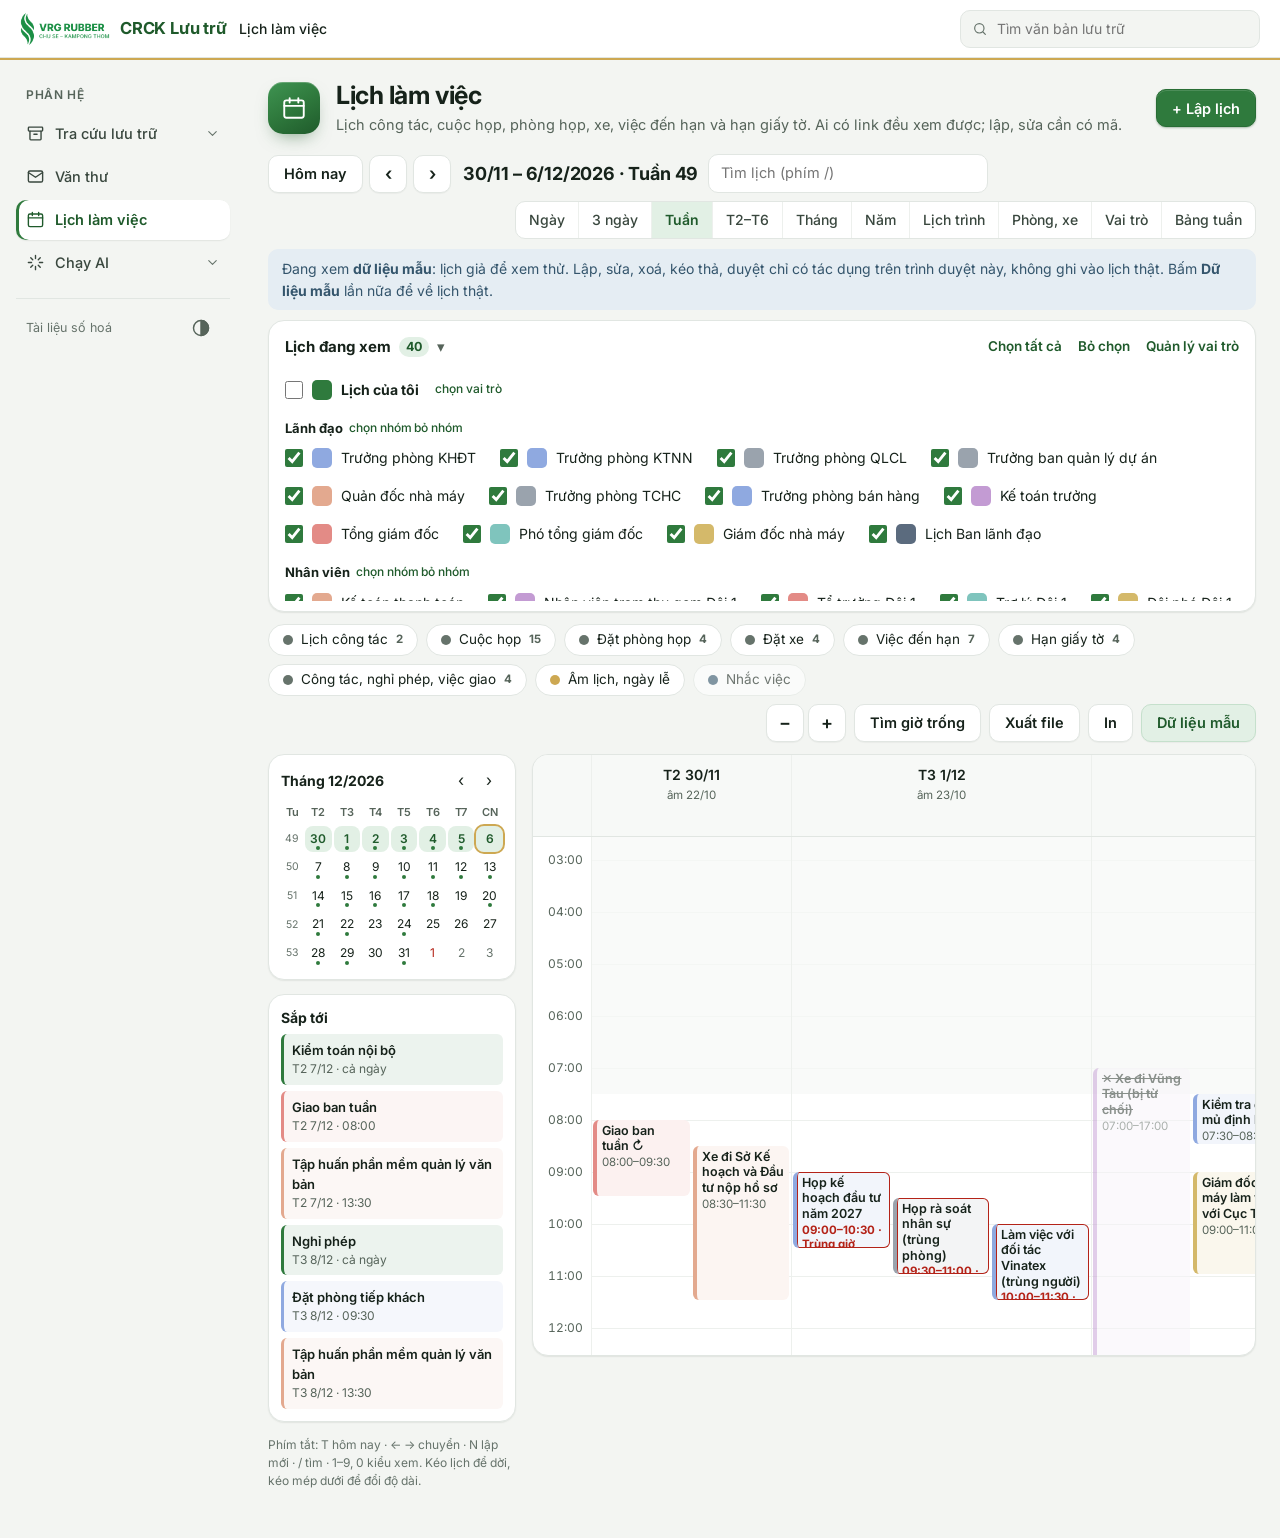
==== commit 5260d689: "Lịch: bộ lọc khi xuất file, vai trò chia cấp Lãnh đạo, Nhân viên Hộp thoại xuất có lọc ngày, loại cô" ====
--- a/lich.html
+++ b/lich.html
@@ -12,7 +12,7 @@
 <link href="https://fonts.googleapis.com/css2?family=Inter:wght@400;500;600;700&family=Noto+Sans+Khmer:wght@400;600&display=swap" rel="stylesheet">
 <script>(function () { var t = 'light'; try { t = localStorage.getItem('tclt_theme') || 'light'; } catch (e) {} document.documentElement.setAttribute('data-theme', t); })();</script>
 <link rel="stylesheet" href="crck.css?v=5">
-<link rel="stylesheet" href="lich.css?v=8">
+<link rel="stylesheet" href="lich.css?v=9">
 <style>
 *{box-sizing:border-box}
 html,body{margin:0;padding:0}
@@ -37,7 +37,7 @@
 </div>
 </div>
 <script src="crck.js?v=7"></script>
-<script src="lich.js?v=6"></script>
+<script src="lich.js?v=7"></script>
 <script>
 CRCK.chon('lich', 'lich'); CRCK.vet(['Lịch làm việc']);
 LICH.gan(document.getElementById('lcRoot'));
--- a/lich.css
+++ b/lich.css
@@ -285,3 +285,26 @@
 .lc-o .lc-vt-muc input,.lc-vt-muc input{width:18px;height:18px;min-height:0;padding:0;border:0}
 .lc-o .lc-xuat-khoang label{display:inline-flex;flex-direction:row;align-items:center;gap:6px;white-space:nowrap;color:var(--mau-ink)}
 .lc-o .lc-xuat-khoang input{width:18px;height:18px;min-height:0;padding:0;accent-color:var(--brand)}
+
+/* ===== bộ lọc trong hộp thoại xuất file, nhóm Lãnh đạo, Nhân viên ===== */
+.lc-vt-nhom{flex-basis:100%;display:flex;align-items:center;gap:6px 14px;margin-top:8px;color:var(--muted);font-size:13px}
+.lc-vt-nhom b{font-weight:700;color:var(--mau-ink)}
+.lc-vt-nhom span{display:inline-flex;gap:10px}
+.lc-hop.rong{width:min(1180px,100%)}
+.lc-xuat-bo{display:grid;grid-template-columns:330px minmax(0,1fr);gap:18px;align-items:start}
+.lc-xuat-loc{max-height:64vh;padding-right:8px;overflow:auto}
+.lc-xuat-loc fieldset{margin:0 0 12px;padding:8px 10px 10px;border:1px solid var(--mau-line);border-radius:10px}
+.lc-xuat-loc legend{display:flex;align-items:center;gap:10px;padding:0 6px;font-size:13.5px;font-weight:700;color:var(--mau-ink)}
+.lc-xuat-loc input[type="text"],.lc-xuat-loc input:not([type]),.lc-xuat-loc input[type="date"]{width:100%;min-height:36px;padding:6px 10px;border:1px solid var(--mau-line);border-radius:8px;background:var(--mau-card);color:var(--mau-ink);font-size:14px}
+.lc-xuat-ngay{display:grid;grid-template-columns:1fr 1fr;gap:8px;margin-top:8px}
+.lc-xuat-ngay label{display:flex;flex-direction:column;gap:3px;font-size:12.5px;color:var(--muted)}
+.lc-xc{display:flex;align-items:center;gap:8px;min-height:30px;font-size:14px;cursor:pointer;color:var(--mau-ink)}
+.lc-xc input{width:17px;height:17px;min-height:0;margin:0;padding:0;accent-color:var(--brand)}
+.lc-xcap{display:flex;margin-bottom:6px;overflow:hidden;border:1px solid var(--mau-line);border-radius:9px}
+.lc-xcap button{flex:1;min-height:34px;border:0;border-left:1px solid var(--vach);background:none;color:var(--ink-phu);font-size:13.5px;font-weight:600;cursor:pointer}
+.lc-xcap button:first-child{border-left:0}.lc-xcap button:hover{background:var(--brand-100);color:var(--brand-700)}
+.lc-vtbox.x{max-height:none;overflow:visible}
+.lc-xuat-xem{max-height:64vh}
+.lc-bc .bc-loc{margin:0 0 2px;text-align:center;font-style:italic;font-size:11.5pt}
+.lc-bc h2{margin:18px 0 6px;font-size:14pt}
+@media (max-width:900px){.lc-xuat-bo{grid-template-columns:1fr}.lc-xuat-loc{max-height:none}}
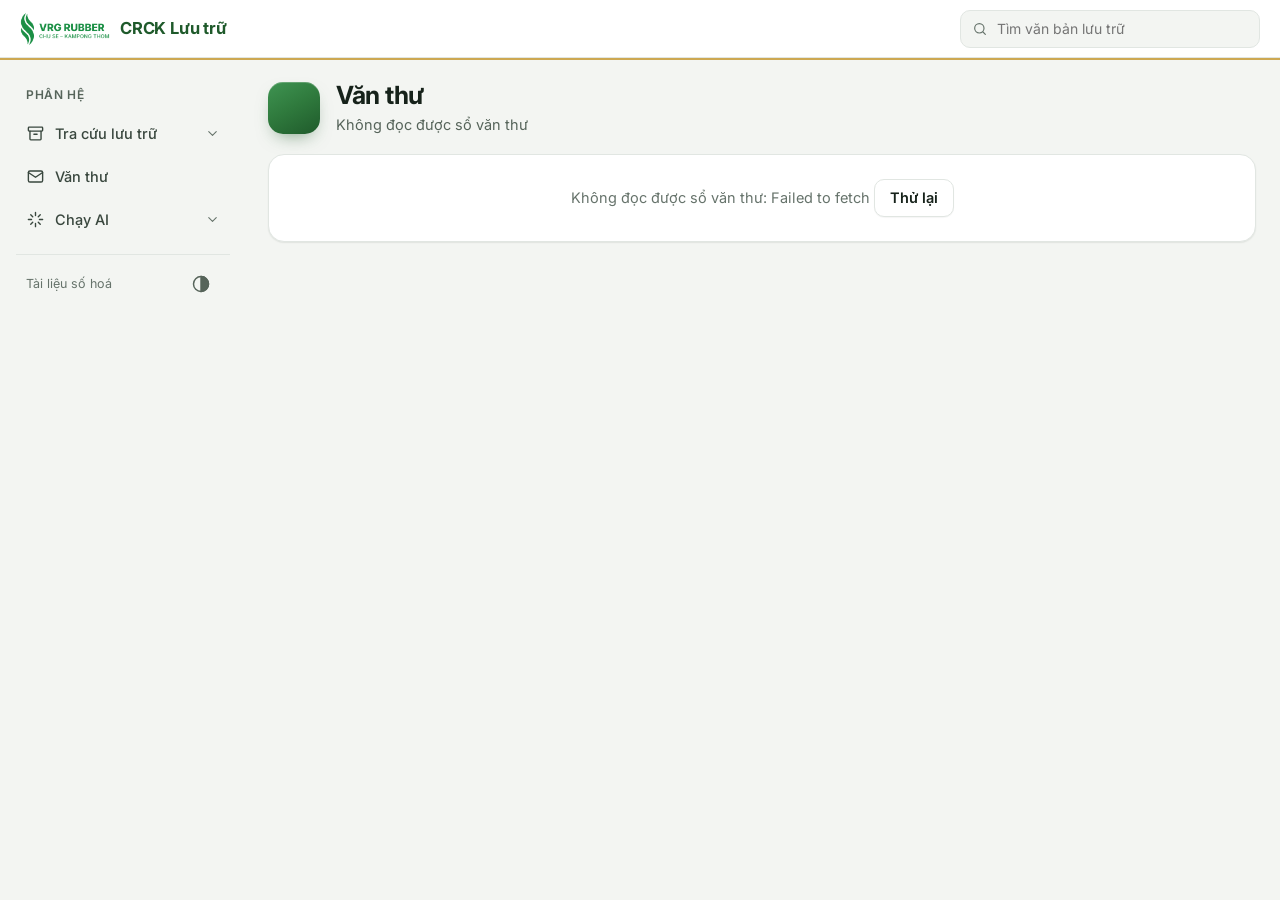
==== commit 4d5bfee7: "Văn thư: tab Tổng quan, Quy trình, Chức năng, Lịch làm việc Bỏ tab Danh sách phiếu và Nhật ký. Sổ vă" ====
--- a/lich.html
+++ b/lich.html
@@ -2,45 +2,9 @@
 <html lang="vi">
 <head>
 <meta charset="utf-8">
-<meta name="viewport" content="width=device-width, initial-scale=1">
-<meta name="theme-color" content="#ffffff">
-<meta name="description" content="Lịch làm việc: lịch công tác, cuộc họp, phòng họp, xe, việc đến hạn, hạn giấy tờ.">
 <title>Lịch làm việc</title>
-<link rel="icon" href="data:image/svg+xml,%3Csvg xmlns='http://www.w3.org/2000/svg' viewBox='0 0 64 64'%3E%3Crect width='64' height='64' rx='14' fill='%232f7a3d'/%3E%3Crect x='14' y='18' width='36' height='32' rx='4' fill='none' stroke='%23fff' stroke-width='4'/%3E%3Cpath d='M14 29h36M24 13v10M40 13v10' stroke='%23fff' stroke-width='4' stroke-linecap='round'/%3E%3C/svg%3E">
-<link rel="preconnect" href="https://fonts.googleapis.com">
-<link rel="preconnect" href="https://fonts.gstatic.com" crossorigin>
-<link href="https://fonts.googleapis.com/css2?family=Inter:wght@400;500;600;700&family=Noto+Sans+Khmer:wght@400;600&display=swap" rel="stylesheet">
-<script>(function () { var t = 'light'; try { t = localStorage.getItem('tclt_theme') || 'light'; } catch (e) {} document.documentElement.setAttribute('data-theme', t); })();</script>
-<link rel="stylesheet" href="crck.css?v=5">
-<link rel="stylesheet" href="lich.css?v=9">
-<style>
-*{box-sizing:border-box}
-html,body{margin:0;padding:0}
-button,input,select,textarea{font:inherit;color:inherit}
-h1,h2,h3,h4,p{margin:0}
-.ck-btn.vuong{width:38px;padding:0;font-size:18px}
-.ck-btn.nguy{color:var(--bad-fg);border-color:var(--bad-bg)}
-@media (max-width:767px){ .ck-btn{min-height:44px}.ck-btn.vuong{width:44px}.ck-ph-nut,.ck-ph-nut .ck-btn{width:100%} }
-</style>
+<meta http-equiv="refresh" content="0; url=vanthu.html#/lich">
+<script>location.replace('vanthu.html#/lich');</script>
 </head>
-<body class="ck">
-<header class="ck-top" id="ckTop"></header>
-<div class="ck-khung">
-<aside class="ck-ben" id="ckBen"></aside>
-<div class="ck-noi">
-  <div class="ck-ph">
-    <div class="ck-ph-ico" aria-hidden="true"><svg viewBox="0 0 24 24" fill="none" stroke="currentColor" stroke-width="1.75" stroke-linecap="round" stroke-linejoin="round"><rect x="3" y="5" width="18" height="16" rx="2"/><path d="M3 10h18M8 3v4M16 3v4"/></svg></div>
-    <div class="ck-ph-chu"><h1>Lịch làm việc</h1><p>Lịch công tác, cuộc họp, phòng họp, xe, việc đến hạn và hạn giấy tờ. Ai có link đều xem được; lập, sửa cần có mã.</p></div>
-    <div class="ck-ph-nut"><button type="button" class="ck-btn chinh" id="nutLap">+ Lập lịch</button></div>
-  </div>
-  <div id="lcRoot"></div>
-</div>
-</div>
-<script src="crck.js?v=7"></script>
-<script src="lich.js?v=7"></script>
-<script>
-CRCK.chon('lich', 'lich'); CRCK.vet(['Lịch làm việc']);
-LICH.gan(document.getElementById('lcRoot'));
-</script>
-</body>
+<body><a href="vanthu.html#/lich">Mở Lịch làm việc</a></body>
 </html>
